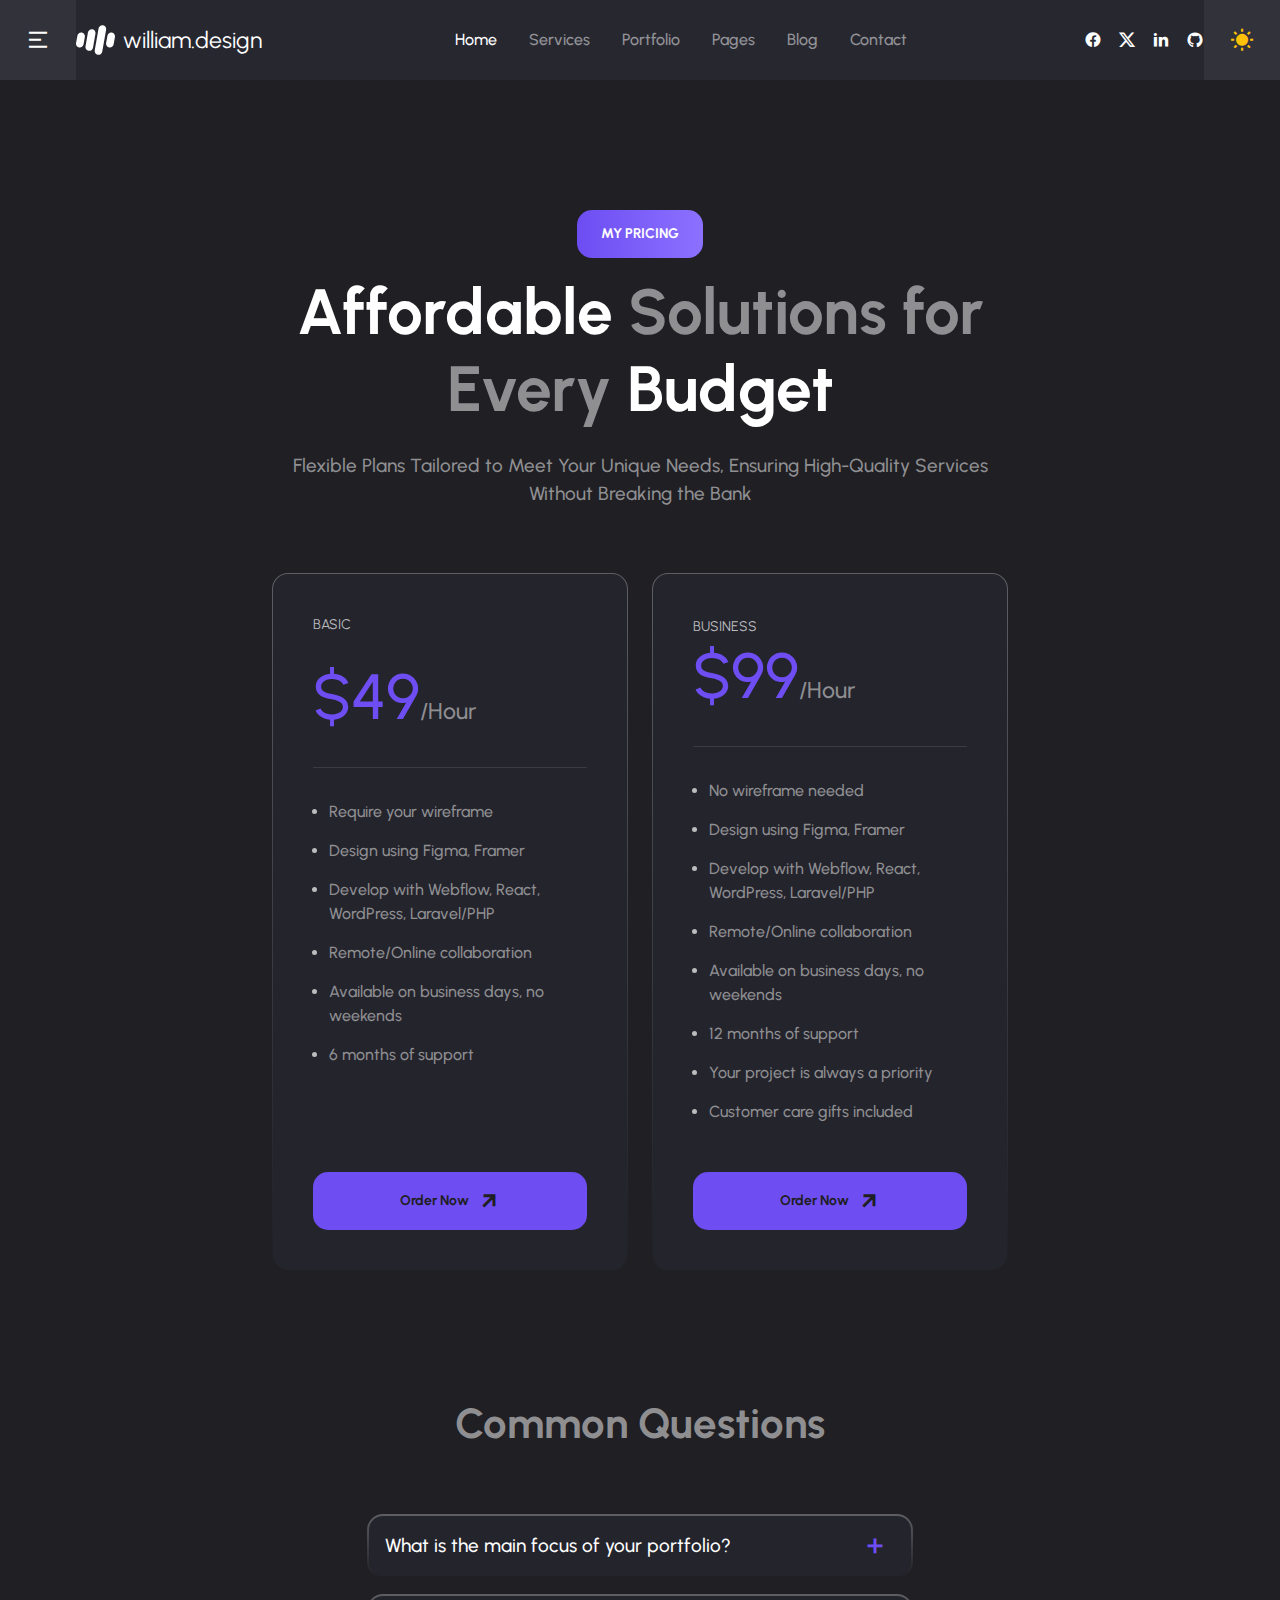
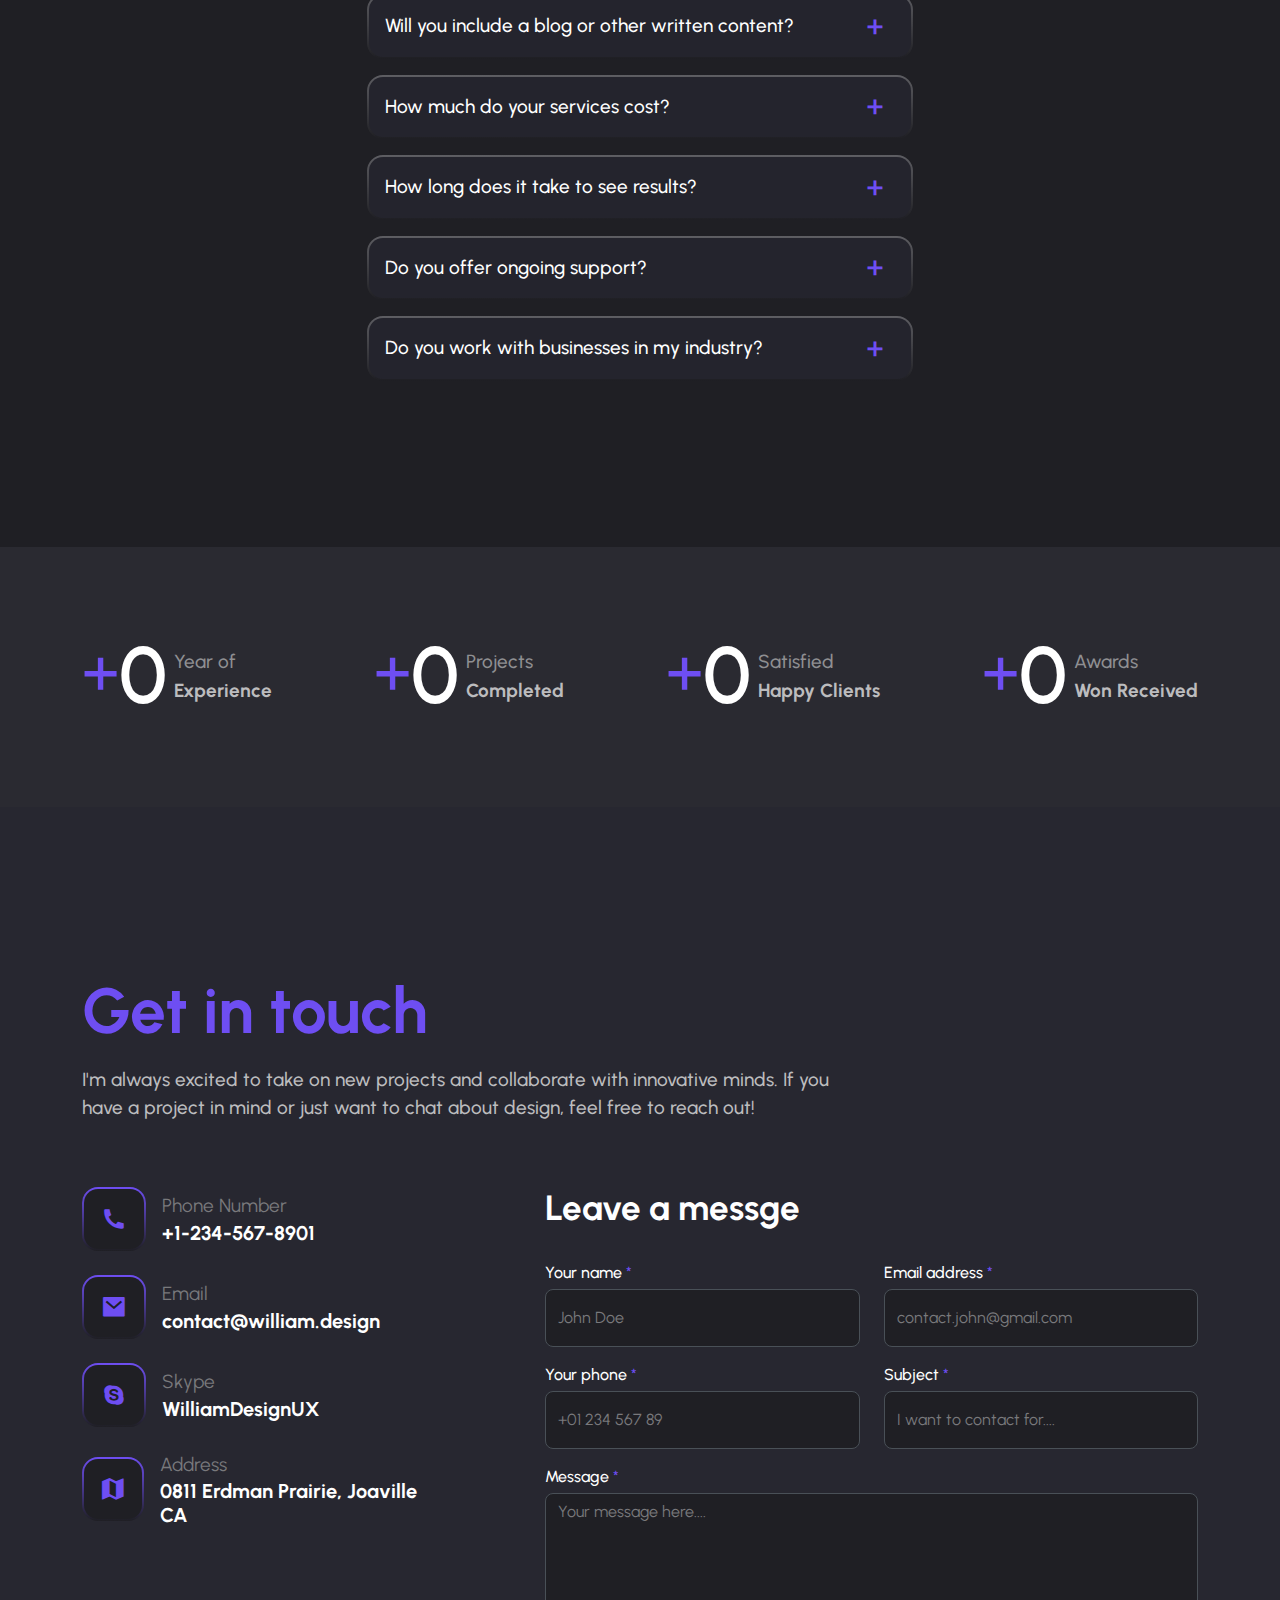
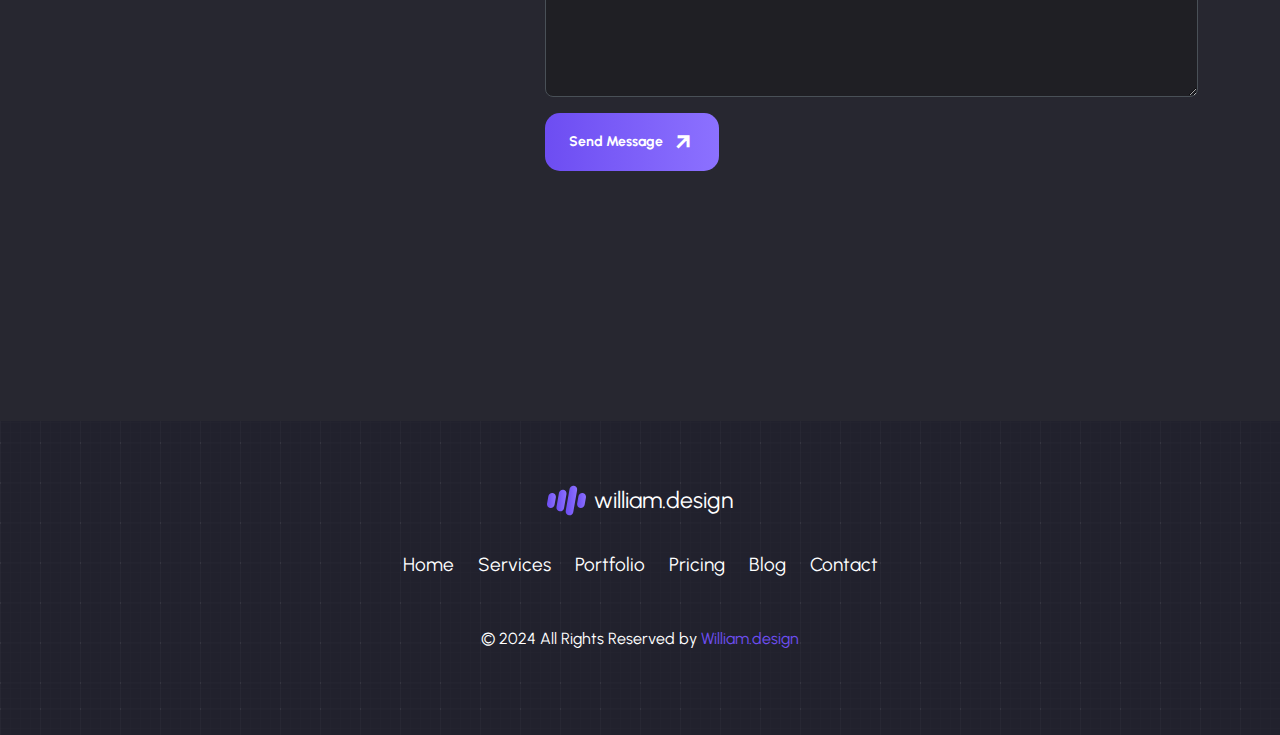
==== pricing.html @ feea3c9a "Initial commit" ====
<!doctype html>
<html lang="en" data-bs-theme="dark">
    <head>
        <meta charset="UTF-8" />
<meta name="viewport" content="width=device-width, initial-scale=1.0" />
<meta http-equiv="x-ua-compatible" content="ie=edge" />
<title>William - Pricing</title>
<script src="assets/js/vendors/color-modes.js"></script>
<!-- Favicon icon-->
<link rel="shortcut icon" type="image/x-icon" href="assets/imgs/template/favicon-gradient.svg" />
<!-- Libs CSS -->
<link rel="stylesheet" href="assets/css/vendors/bootstrap.min.css" />
<link rel="stylesheet" href="assets/css/vendors/swiper-bundle.min.css" />
<link rel="stylesheet" href="assets/css/vendors/aos.css" />
<link rel="stylesheet" href="assets/css/vendors/odometer.css" />
<link rel="stylesheet" href="assets/css/vendors/carouselTicker.css" />
<link rel="stylesheet" href="assets/css/vendors/magnific-popup.css" />
<link rel="stylesheet" href="assets/fonts/remixicon/remixicon.css" />
<link rel="stylesheet" href="assets/fonts/satoshi/satoshi.css" />
<!-- Fonts -->
<link rel="preconnect" href="https://fonts.googleapis.com" />
<link rel="preconnect" href="https://fonts.gstatic.com" crossorigin />
<link href="https://fonts.googleapis.com/css2?family=DM+Mono:wght@300;400;500&family=Playfair+Display:wght@400..900&family=Urbanist:wght@100..900&display=swap" rel="stylesheet" />
<!-- Main CSS -->
<link rel="stylesheet" href="assets/css/main.css" />

    </head>

    <body>
        <!-- prettier-ignore -->
        <!--Preloader-->
<div id="preloader">
    <div class="loader-cover">
        <div class="loader-container">
            <div class="loader-icon"></div>
        </div>
    </div>
</div>
<!--Preloader-end -->

        <!-- Navbar -->
<header>
    <nav class="navbar navbar-expand-lg navbar-light w-100 flex-nowrap z-999 p-0">
        <a href="#" class="navbar-menu p-4 text-center square-100 menu-tigger icon_80 icon-shape d-none d-md-flex" data-bs-target=".offCanvas__info" aria-controls="offCanvas__info">
            <i class="ri-menu-2-line"></i>
        </a>
        <div class="container py-3 px-0">
            <a class="navbar-brand d-flex main-logo align-items-center ms-lg-0 ms-md-5 ms-3" href="index.html">
                <img src="assets/imgs/template/favicon.svg" alt="zelio" />
                <span class="fs-4 ms-2">william.design</span>
            </a>
            <div class="d-none d-lg-flex"><div class="main-menu">
    <ul class="navbar-nav me-auto mb-2 mb-lg-0">
        <li class="nav-item has-children">
            <a class="nav-link active" href="#">Home</a>
            <ul class="sub-menu">
                <li><a href="index.html">Landing page</a></li>
                <li><a href="index-1.html">Home 1 - Designer</a></li>
                <li><a href="index-2.html">Home 2 - Developer</a></li>
                <li><a href="index-3.html">Home 3 - Author</a></li>
            </ul>
        </li>

        <li class="nav-item">
            <a class="nav-link" href="services.html">Services</a>
        </li>
        <li class="nav-item">
            <a class="nav-link" href="work.html">Portfolio</a>
        </li>

        <li class="nav-item  has-children">
            <a class="nav-link" href="#">Pages</a>
            <ul class="sub-menu">
                <li><a href="pricing.html">Pricing</a></li>
                <li><a href="coming-soon.html">Coming Soon</a></li>
                <li><a href="404.html">404</a></li>
            </ul>
        </li>

        <li class="nav-item">
            <a class="nav-link" href="blog-list.html">Blog</a>
        </li>
        <li class="nav-item">
            <a class="nav-link" href="#contact">Contact</a>
        </li>
    </ul>
</div>
</div>
            <div class="navbar-social d-flex align-items-center pe-5 pe-lg-0 me-5 me-lg-0">
                <div class="d-md-flex d-none gap-3">
                    <a href="http://facebook.com">
                        <i class="ri-facebook-circle-fill fs-18"></i>
                    </a>
                    <a href="http://twitter.com">
                        <i class="ri-twitter-x-fill fs-18"></i>
                    </a>
                    <a href="http://linkedin.com">
                        <i class="ri-linkedin-fill fs-18"></i>
                    </a>
                    <a href="http://github.com">
                        <i class="ri-github-fill fs-18"></i>
                    </a>
                </div>
                <div class="burger-icon burger-icon-white border rounded-3">
                    <span class="burger-icon-top"></span>
                    <span class="burger-icon-mid"></span>
                    <span class="burger-icon-bottom"></span>
                </div>
            </div>
        </div>
        <div class="dark-light-switcher pe-10 pe-lg-0 pe-0 ps-md-5 ps-0 ps-lg-4 pe-lg-4 d-flex justify-content-center align-items-center icon_80 @@classList">
    <i class="ri-sun-fill text-warning"></i>
    <i class="ri-contrast-2-line text-white"></i>
</div>

    </nav>
    <!-- offCanvas-menu -->
<div class="offCanvas__info">
    <div class="offCanvas__close-icon menu-close">
        <button><i class="ri-close-line"></i></button>
    </div>
    <div class="offCanvas__logo mb-5"><h3 class="mb-0">Get in touch</h3></div>
    <div class="offCanvas__side-info mb-30">
        <div class="contact-list mb-30">
            <p class="fs-6 fw-medium text-200 mb-5">I'm always excited to take on new projects and collaborate with innovative minds.</p>
            <div class="mb-3">
                <span class="text-400 fs-5">Phone Number</span>
                <p class="mb-0">+1-234-567-8901</p>
            </div>
            <div class="mb-3">
                <span class="text-400 fs-5">Email</span>
                <p class="mb-0">contact@william.design</p>
            </div>
            <div class="mb-3">
                <span class="text-400 fs-5">Skype</span>
                <p class="mb-0">WilliamDesignUX</p>
            </div>
            <div class="mb-3">
                <span class="text-400 fs-5">Address</span>
                <p class="mb-0">0811 Erdman Prairie Road, Joaville, California 90210</p>
            </div>
        </div>

        <div class="contact-list">
            <p class="text-400 fs-5 mb-2">Social</p>
            <div class="d-md-flex d-none gap-3">
                <a href="http://facebook.com">
                    <i class="ri-facebook-circle-fill fs-18"></i>
                </a>
                <a href="http://twitter.com">
                    <i class="ri-twitter-x-fill fs-18"></i>
                </a>
                <a href="http://linkedin.com">
                    <i class="ri-linkedin-fill fs-18"></i>
                </a>
                <a href="http://github.com">
                    <i class="ri-github-fill fs-18"></i>
                </a>
            </div>
        </div>
    </div>
</div>
<div class="offCanvas__overly"></div>
 <div class="mobile-header-active mobile-header-wrapper-style perfect-scrollbar button-bg-2">
    <div class="mobile-header-wrapper-inner">
        <div class="mobile-header-logo">
            <a class="d-flex main-logo align-items-center d-inline-flex" href="index.html">
                <img src="assets/imgs/footer-1/logo.svg" alt="zelio" />
                <span class="fs-4 ms-2 text-dark">william.design</span>
            </a>
            <div class="burger-icon burger-icon-white border rounded-3">
                <span class="burger-icon-top"></span>
                <span class="burger-icon-mid"></span>
                <span class="burger-icon-bottom"></span>
            </div>
        </div>
        <div class="mobile-header-content-area">
            <div class="perfect-scroll">
                <div class="mobile-menu-wrap mobile-header-border">
                    <nav>
                        <ul class="mobile-menu font-heading ps-0">
                            <li class="nav-item has-children">
                                <a class="nav-link active" href="#">Home</a>
                                <ul class="sub-menu">
                                    <li><a href="index.html">Landing page</a></li>
                                    <li><a href="index-1.html">Home 1 - Designer</a></li>
                                    <li><a href="index-2.html">Home 2 - Developer</a></li>
                                    <li><a href="index-3.html">Home 3 - Author</a></li>
                                </ul>
                            </li>

                            <li class="nav-item">
                                <a class="nav-link" href="services.html">Services</a>
                            </li>
                            <li class="nav-item">
                                <a class="nav-link" href="work.html">Portfolio</a>
                            </li>

                            <li class="nav-item">
                                <a class="nav-link" href="pricing.html">Pricing</a>
                            </li>

                            <li class="nav-item">
                                <a class="nav-link" href="blog-list.html">Blog</a>
                            </li>
                            <li class="nav-item">
                                <a class="nav-link" href="#contact">Contact</a>
                            </li>
                        </ul>
                    </nav>
                </div>
            </div>
        </div>
    </div>
</div>

</header>

        <main>
            <!-- prettier-ignore -->
            <!-- Pricing 1 -->
<section class="section-pricing-1 pt-130 pb-150">
    <div class="container">
        <div class="row">
            <div class="col-lg-8 mx-lg-auto mb-8">
                <div class="text-center">
                    <div class="btn btn-gradient d-inline-block text-uppercase">My Pricing</div>
                    <h3 class="ds-3 mt-3 mb-4 text-dark">Affordable <span class="text-300">Solutions for Every</span> Budget</h3>
                    <p class="text-300 fs-5 mb-0">
                        Flexible Plans Tailored to Meet Your Unique Needs, Ensuring High-Quality Services <br />
                        Without Breaking the Bank
                    </p>
                </div>
                <div class="row mt-8 d-flex">
                    <div class="col-md-6">
                        <div class="card-pricing-1 p-6 rounded-4 h-100 d-flex flex-column">
                            <span class="text-uppercase fs-7">basic</span> <br />
                            <h3 class="ds-3 fw-medium text-primary mb-5">$49<span class="text-300 fs-4">/Hour</span></h3>
                            <ul class="ps-3 border-top border-600 pt-5 mb-auto">
                                <li>
                                    <p class="text-300">Require your wireframe</p>
                                </li>
                                <li>
                                    <p class="text-300">Design using Figma, Framer</p>
                                </li>
                                <li>
                                    <p class="text-300">Develop with Webflow, React, WordPress, Laravel/PHP</p>
                                </li>
                                <li>
                                    <p class="text-300">Remote/Online collaboration</p>
                                </li>
                                <li>
                                    <p class="text-300">Available on business days, no weekends</p>
                                </li>
                                <li>
                                    <p class="text-300">6 months of support</p>
                                </li>
                            </ul>
                            <a href="#" class="btn btn-primary mt-5 w-100 justify-content-center">
                                Order Now
                                <i class="ri-arrow-right-up-line"></i>
                            </a>
                        </div>
                    </div>
                    <div class="col-md-6">
                        <div class="card-pricing-1 p-6 rounded-4 align-self-stretch mt-md-0 mt-6">
                            <span class="text-uppercase fs-7">Business</span> <br />
                            <h3 class="ds-3 fw-medium text-primary mb-5">$99<span class="text-300 fs-4">/Hour</span></h3>
                            <ul class="ps-3 border-top border-600 pt-5">
                                <li>
                                    <p class="text-300">No wireframe needed</p>
                                </li>
                                <li>
                                    <p class="text-300">Design using Figma, Framer</p>
                                </li>
                                <li>
                                    <p class="text-300">Develop with Webflow, React, WordPress, Laravel/PHP</p>
                                </li>
                                <li>
                                    <p class="text-300">Remote/Online collaboration</p>
                                </li>
                                <li>
                                    <p class="text-300">Available on business days, no weekends</p>
                                </li>
                                <li>
                                    <p class="text-300">12 months of support</p>
                                </li>
                                <li>
                                    <p class="text-300">Your project is always a priority</p>
                                </li>
                                <li>
                                    <p class="text-300">Customer care gifts included</p>
                                </li>
                            </ul>
                            <a href="#" class="btn btn-primary mt-5 w-100 justify-content-center">
                                Order Now
                                <i class="ri-arrow-right-up-line"></i>
                            </a>
                        </div>
                    </div>
                </div>
            </div>
        </div>
        <div class="row mt-8">
            <div class="col-lg-6  mx-md-auto text-center">
                <h2 class="text-300 mb-8">Common Questions</h2>
                <div class="accordion">
                    <div class="mb-3 card border-2 rounded-4">
                        <div class="card-header p-0 border-0">
                            <a class="p-3 collapsed text-900 fw-bold d-flex align-items-center" data-bs-toggle="collapse" href="#collapseSevent">
                                <p class="fs-5 mb-0 text-dark">What is the main focus of your portfolio?</p>
                                <span class="ms-auto arrow me-2 icon-shape">
                                    <i class="ri-add-line"></i>
                                </span>
                            </a>
                        </div>
                        <div id="collapseSevent" class="collapse" data-bs-parent=".accordion">
                            <p class="px-4 pt-0 text-start card-body">You may also realize cost savings from your energy efficient choices in your custom home. Federal tax credits for some green materials can allow you to deduct as much.</p>
                        </div>
                    </div>
                    <div class="mb-3 card border-2 rounded-4">
                        <div class="card-header p-0 border-0">
                            <a class="p-3 collapsed text-900 fw-bold d-flex align-items-center" data-bs-toggle="collapse" href="#collapseEight">
                                <p class="fs-5 mb-0 text-dark">Will you include a blog or other written content?</p>
                                <span class="ms-auto arrow me-2 icon-shape">
                                    <i class="ri-add-line"></i>
                                </span>
                            </a>
                        </div>
                        <div id="collapseEight" class="collapse" data-bs-parent=".accordion">
                            <p class="px-4 pt-0 text-start card-body">You may also realize cost savings from your energy efficient choices in your custom home. Federal tax credits for some green materials can allow you to deduct as much.</p>
                        </div>
                    </div>
                    <div class="mb-3 card border-2 rounded-4">
                        <div class="card-header p-0 border-0">
                            <a class="p-3 collapsed text-900 fw-bold d-flex align-items-center" data-bs-toggle="collapse" href="#collapseNine">
                                <p class="fs-5 mb-0 text-dark">How much do your services cost?</p>
                                <span class="ms-auto arrow me-2 icon-shape">
                                    <i class="ri-add-line"></i>
                                </span>
                            </a>
                        </div>
                        <div id="collapseNine" class="collapse" data-bs-parent=".accordion">
                            <p class="px-4 pt-0 text-start card-body">You may also realize cost savings from your energy efficient choices in your custom home. Federal tax credits for some green materials can allow you to deduct as much.</p>
                        </div>
                    </div>
                    <div class="mb-3 card border-2 rounded-4">
                        <div class="card-header p-0 border-0">
                            <a class="p-3 collapsed text-900 fw-bold d-flex align-items-center" data-bs-toggle="collapse" href="#collapseTen">
                                <p class="fs-5 mb-0 text-dark">How long does it take to see results?</p>
                                <span class="ms-auto arrow me-2 icon-shape">
                                    <i class="ri-add-line"></i>
                                </span>
                            </a>
                        </div>
                        <div id="collapseTen" class="collapse" data-bs-parent=".accordion">
                            <p class="px-4 pt-0 text-start card-body">You may also realize cost savings from your energy efficient choices in your custom home. Federal tax credits for some green materials can allow you to deduct as much.</p>
                        </div>
                    </div>
                    <div class="mb-3 card border-2 rounded-4">
                        <div class="card-header p-0 border-0">
                            <a class="p-3 collapsed text-900 fw-bold d-flex align-items-center" data-bs-toggle="collapse" href="#collapseEleven">
                                <p class="fs-5 mb-0 text-dark">Do you offer ongoing support?</p>
                                <span class="ms-auto arrow me-2 icon-shape">
                                    <i class="ri-add-line"></i>
                                </span>
                            </a>
                        </div>
                        <div id="collapseEleven" class="collapse" data-bs-parent=".accordion">
                            <p class="px-4 pt-0 text-start card-body">You may also realize cost savings from your energy efficient choices in your custom home. Federal tax credits for some green materials can allow you to deduct as much.</p>
                        </div>
                    </div>
                    <div class="mb-3 card border-2 rounded-4">
                        <div class="card-header p-0 border-0">
                            <a class="p-3 collapsed text-900 fw-bold d-flex align-items-center" data-bs-toggle="collapse" href="#collapseTwelve">
                                <p class="fs-5 mb-0 text-dark">Do you work with businesses in my industry?</p>
                                <span class="ms-auto arrow me-2 icon-shape">
                                    <i class="ri-add-line"></i>
                                </span>
                            </a>
                        </div>
                        <div id="collapseTwelve" class="collapse" data-bs-parent=".accordion">
                            <p class="px-4 pt-0 text-start card-body">You may also realize cost savings from your energy efficient choices in your custom home. Federal tax credits for some green materials can allow you to deduct as much.</p>
                        </div>
                    </div>
                </div>
            </div>
        </div>
    </div>
</section>

            <!--Static 1-->
<div class="section-static-1 position-relative overflow-hidden z-0 py-8 bg-6">
    <div class="container">
        <div class="inner">
            <div class="row align-items-center justify-content-between">
                <div class="col-lg-auto col-md-6">
                    <div class="counter-item-cover counter-item">
                        <div class="content text-center mx-auto d-flex align-items-center">
                            <span class="ds-3 count text-primary fw-medium my-0">+<span class="odometer ds-1 text-dark fw-semibold" data-count="12"></span></span>
                            <div class="text-start ms-2">
                                <p class="fs-5 mb-0 text-300">Year of</p>
                                <p class="fs-5 mb-0 fw-bold">Experience</p>
                            </div>
                        </div>
                    </div>
                </div>
                <div class="col-lg-auto col-md-6">
                    <div class="counter-item-cover counter-item">
                        <div class="content text-center mx-auto d-flex align-items-center">
                            <span class="ds-3 count text-primary fw-medium my-0">+<span class="odometer ds-1 text-dark fw-semibold" data-count="250"></span></span>
                            <div class="text-start ms-2">
                                <p class="fs-5 mb-0 text-300">Projects</p>
                                <p class="fs-5 mb-0 fw-bold">Completed</p>
                            </div>
                        </div>
                    </div>
                </div>
                <div class="col-lg-auto col-md-6">
                    <div class="counter-item-cover counter-item">
                        <div class="content text-center mx-auto d-flex align-items-center">
                            <span class="ds-3 count text-primary fw-medium my-0">+<span class="odometer ds-1 text-dark fw-semibold" data-count="680"></span></span>
                            <div class="text-start ms-2">
                                <p class="fs-5 mb-0 text-300">Satisfied</p>
                                <p class="fs-5 mb-0 fw-bold">Happy Clients</p>
                            </div>
                        </div>
                    </div>
                </div>
                <div class="col-lg-auto col-md-6">
                    <div class="counter-item-cover counter-item">
                        <div class="content text-center mx-auto d-flex align-items-center">
                            <span class="ds-3 count text-primary fw-medium my-0">+<span class="odometer ds-1 text-dark fw-semibold" data-count="18"></span></span>
                            <div class="text-start ms-2">
                                <p class="fs-5 mb-0 text-300">Awards</p>
                                <p class="fs-5 mb-0 fw-bold">Won Received</p>
                            </div>
                        </div>
                    </div>
                </div>
            </div>
        </div>
    </div>
</div>

            <!-- Contact 1-->
<section id="contact" class="section-contact-1 bg-900 position-relative pt-150 pb-lg-250 pb-150 overflow-hidden">
    <div class="container position-relative z-1">
        <h3 class="ds-3 mt-3 mb-3 text-primary">Get in touch</h3>
        <span class="fs-5 fw-medium text-200">
            I'm always excited to take on new projects and collaborate with innovative minds. If you
            <br />
            have a project in mind or just want to chat about design, feel free to reach out!
        </span>
        <div class="row mt-8">
            <div class="col-lg-4 d-flex flex-column">
                <div class="d-flex align-items-center mb-4 position-relative d-inline-flex">
                    <div class="bg-white icon-flip position-relative icon-shape icon-xxl border-linear-2 border-2 rounded-4">
                        <i class="ri-phone-fill text-primary fs-26"></i>
                    </div>
                    <div class="ps-3">
                        <span class="text-400 fs-5">Phone Number</span>
                        <h6 class="mb-0">+1-234-567-8901</h6>
                    </div>
                    <a href="tel:+1-234-567-8901" class="position-absolute top-0 start-0 w-100 h-100"></a>
                </div>
                <div class="d-flex align-items-center mb-4 position-relative d-inline-flex">
                    <div class="bg-white icon-flip position-relative icon-shape icon-xxl border-linear-2 border-2 rounded-4">
                        <i class="ri-mail-fill text-primary fs-26"></i>
                    </div>
                    <div class="ps-3">
                        <span class="text-400 fs-5">Email</span>
                        <h6 class="mb-0">contact@william.design</h6>
                    </div>
                    <a href="mailto:someone@example.com" class="position-absolute top-0 start-0 w-100 h-100"></a>
                </div>
                <div class="d-flex align-items-center mb-4 position-relative d-inline-flex">
                    <div class="bg-white icon-flip position-relative icon-shape icon-xxl border-linear-2 border-2 rounded-4">
                        <i class="ri-skype-fill text-primary fs-26"></i>
                    </div>
                    <div class="ps-3">
                        <span class="text-400 fs-5">Skype</span>
                        <h6 class="mb-0">WilliamDesignUX</h6>
                    </div>
                    <a href="skype:SKYPENAME?add" class="position-absolute top-0 start-0 w-100 h-100"></a>
                </div>
                <div class="d-flex align-items-center mb-4 position-relative d-inline-flex">
                    <div class="bg-white icon-flip position-relative icon-shape icon-xxl border-linear-2 border-2 rounded-4">
                        <i class="ri-map-2-fill text-primary fs-26"></i>
                    </div>
                    <div class="ps-3">
                        <span class="text-400 fs-5">Address</span>
                        <h6 class="mb-0">0811 Erdman Prairie, Joaville CA</h6>
                    </div>
                    <a href="https://maps.google.com/maps?q=1st+avenue,New+York" class="position-absolute top-0 start-0 w-100 h-100"></a>
                </div>
            </div>
            <div class="col-lg-7 offset-lg-1 ps-lg-0 pt-5 pt-lg-0">
                <div class="position-relative">
                    <div class="position-relative z-2">
                        <h3>Leave a messge</h3>
                        <form action="#">
                            <div class="row mt-3">
                                <div class="col-md-6 ">
                                    <label class="mb-1 mt-3 text-dark" for="name">Your name <span class="text-primary">*</span></label>
                                    <input type="text" class="form-control border rounded-3" id="name" name="name" placeholder="John Doe" aria-label="username" />
                                </div>
                                <div class="col-md-6">
                                    <label class="mb-1 mt-3 text-dark" for="email">Email address <span class="text-primary">*</span></label>
                                    <input type="text" class="form-control border rounded-3" id="email" name="email" placeholder="contact.john@gmail.com" aria-label="email" />
                                </div>
                                <div class="col-md-6">
                                    <label class="mb-1 mt-3 text-dark" for="phone">Your phone <span class="text-primary">*</span></label>
                                    <input type="text" class="form-control border rounded-3" id="phone" name="phone" placeholder="+01 234 567 89" aria-label="phone" />
                                </div>
                                <div class="col-md-6">
                                    <label class="mb-1 mt-3 text-dark" for="subject">Subject <span class="text-primary">*</span></label>
                                    <input type="text" class="form-control border rounded-3" id="subject" name="subject" placeholder="I want to contact for...." aria-label="subject" />
                                </div>
                                <div class="col-12">
                                    <label class="mb-1 mt-3 text-dark" for="message">Message <span class="text-primary">*</span></label>
                                    <textarea class="form-control border rounded-3 pb-10" id="message" name="message" placeholder="Your message here...." aria-label="With textarea"></textarea>
                                </div>
                                <div class="col-12">
                                    <button type="submit" class="btn btn-gradient mt-3">
                                        Send Message
                                        <i class="ri-arrow-right-up-line"></i>
                                    </button>
                                </div>
                            </div>
                        </form>
                    </div>
                    <div class="z-0 bg-primary-dark rectangle-bg z-1 rounded-3"></div>
                </div>
            </div>
        </div>
    </div>
    <div class="scroll-move-right position-absolute bottom-0 start-50 translate-middle-x bg-900 overflow-hidden">
        <div class="wow img-custom-anim-top">
            <h3 class="stroke fs-280 text-lowercase text-900 mb-0 lh-1">william.design</h3>
        </div>
    </div>
</section>

        </main>
        <!-- prettier-ignore -->
        <!-- Footer -->
<footer>
    <div class="section-footer position-relative pt-60 pb-60 bg-secondary-1">
        <div class="container position-relative z-1">
            <div class="text-center">
                <a class="d-flex main-logo align-items-center d-inline-flex" href="index.html">
                    <img src="assets/imgs/footer-1/logo.svg" alt="zelio" />
                    <span class="fs-4 ms-2 text-white-keep">william.design</span>
                </a>
                <div class="navigation d-none d-md-flex align-items-center justify-content-center flex-wrap gap-4 my-4">
                    <a href="index.html" class="fs-5">
                        Home
                    </a>                   
                    <a href="services.html" class="fs-5">
                        Services
                    </a>
                    <a href="work.html" class="fs-5">
                        Portfolio
                    </a>
                    <a href="pricing.html" class="fs-5">
                        Pricing
                    </a>
                    <a href="blog-list.html" class="fs-5">
                        Blog
                    </a>
                    <a href="#contact" class="fs-5">
                        Contact
                    </a>
                </div>
            </div>
            <div class="row text-center py-4">
                <span class="fs-6 text-white-keep">© 2024 All Rights Reserved by <span><a href="#" class="text-primary">William.design</a></span>
            </div>
        </div>
        <div class="position-absolute top-0 start-0 w-100 h-100 z-0" data-background="assets/imgs/footer-1/background.png "></div>
    </div>
</footer>
        <!-- Scroll top -->
<div class="btn-scroll-top @@style">
    <svg class="progress-square svg-content" width="100%" height="100%" viewBox="0 0 40 40">
        <path d="M8 1H32C35.866 1 39 4.13401 39 8V32C39 35.866 35.866 39 32 39H8C4.13401 39 1 35.866 1 32V8C1 4.13401 4.13401 1 8 1Z" />
    </svg>
</div>

        <!-- Libs JS -->
<script src="assets/js/vendors/jquery-3.7.1.min.js"></script>
<script src="assets/js/vendors/bootstrap.bundle.min.js"></script>
<script src="assets/js/vendors/swiper-bundle.min.js"></script>
<script src="assets/js/vendors/aos.js"></script>
<script src="assets/js/vendors/wow.min.js"></script>
<script src="assets/js/vendors/smart-stick-nav.js"></script>
<script src="assets/js/vendors/jquery.magnific-popup.min.js"></script>
<script src="assets/js/vendors/gsap.min.js"></script>
<script src="assets/js/vendors/imagesloaded.pkgd.min.js"></script>
<script src="assets/js/vendors/isotope.pkgd.min.js"></script>
<script src="assets/js/vendors/ScrollTrigger.min.js"></script>
<script src="assets/js/vendors/jquery.carouselTicker.min.js"></script>
<script src="assets/js/vendors/jquery.odometer.min.js"></script>
<script src="assets/js/vendors/jquery.appear.js"></script>
<script src="assets/js/vendors/gsap-custom.js"></script>
<script src="assets/js/imageRevealHover.js"></script>
<script src="assets/js/vendors/aat.min.js"></script>
<!-- Theme JS -->
<script src="assets/js/main.js"></script>

    </body>
</html>
---- assets/css/vendors/odometer.css ----
.odometer.odometer-auto-theme,
.odometer.odometer-theme-default {
    display: inline-block;
    vertical-align: middle;
    *vertical-align: auto;
    *zoom: 1;
    *display: inline;
    position: relative;
}
.odometer.odometer-auto-theme .odometer-digit,
.odometer.odometer-theme-default .odometer-digit {
    display: inline-block;
    vertical-align: middle;
    *vertical-align: auto;
    *zoom: 1;
    *display: inline;
    position: relative;
}
.odometer.odometer-auto-theme .odometer-digit .odometer-digit-spacer,
.odometer.odometer-theme-default .odometer-digit .odometer-digit-spacer {
    display: inline-block;
    vertical-align: middle;
    *vertical-align: auto;
    *zoom: 1;
    *display: inline;
    visibility: hidden;
}
.odometer.odometer-auto-theme .odometer-digit .odometer-digit-inner,
.odometer.odometer-theme-default .odometer-digit .odometer-digit-inner {
    text-align: left;
    display: block;
    position: absolute;
    top: 0;
    left: 0;
    right: 0;
    bottom: 0;
    overflow: hidden;
}
.odometer.odometer-auto-theme .odometer-digit .odometer-ribbon,
.odometer.odometer-theme-default .odometer-digit .odometer-ribbon {
    display: block;
}
.odometer.odometer-auto-theme .odometer-digit .odometer-ribbon-inner,
.odometer.odometer-theme-default .odometer-digit .odometer-ribbon-inner {
    display: block;
    -webkit-backface-visibility: hidden;
    backface-visibility: hidden;
}
.odometer.odometer-auto-theme .odometer-digit .odometer-value,
.odometer.odometer-theme-default .odometer-digit .odometer-value {
    display: block;
    -webkit-transform: translateZ(0);
    transform: translateZ(0);
}
.odometer.odometer-auto-theme .odometer-digit .odometer-value.odometer-last-value,
.odometer.odometer-theme-default .odometer-digit .odometer-value.odometer-last-value {
    position: absolute;
}
.odometer.odometer-auto-theme.odometer-animating-up .odometer-ribbon-inner,
.odometer.odometer-theme-default.odometer-animating-up .odometer-ribbon-inner {
    -webkit-transition: -webkit-transform 2s;
    -moz-transition: -moz-transform 2s;
    -ms-transition: -ms-transform 2s;
    -o-transition: -o-transform 2s;
    transition: transform 2s;
}
.odometer.odometer-auto-theme.odometer-animating-up.odometer-animating .odometer-ribbon-inner,
.odometer.odometer-theme-default.odometer-animating-up.odometer-animating .odometer-ribbon-inner {
    -webkit-transform: translateY(-100%);
    -moz-transform: translateY(-100%);
    -ms-transform: translateY(-100%);
    -o-transform: translateY(-100%);
    transform: translateY(-100%);
}
.odometer.odometer-auto-theme.odometer-animating-down .odometer-ribbon-inner,
.odometer.odometer-theme-default.odometer-animating-down .odometer-ribbon-inner {
    -webkit-transform: translateY(-100%);
    -moz-transform: translateY(-100%);
    -ms-transform: translateY(-100%);
    -o-transform: translateY(-100%);
    transform: translateY(-100%);
}
.odometer.odometer-auto-theme.odometer-animating-down.odometer-animating .odometer-ribbon-inner,
.odometer.odometer-theme-default.odometer-animating-down.odometer-animating .odometer-ribbon-inner {
    -webkit-transition: -webkit-transform 2s;
    -moz-transition: -moz-transform 2s;
    -ms-transition: -ms-transform 2s;
    -o-transition: -o-transform 2s;
    transition: transform 2s;
    -webkit-transform: translateY(0);
    -moz-transform: translateY(0);
    -ms-transform: translateY(0);
    -o-transform: translateY(0);
    transform: translateY(0);
}
.odometer.odometer-auto-theme .odometer-value,
.odometer.odometer-theme-default .odometer-value {
    text-align: center;
}
.odometer-formatting-mark {
    display: none;
}
---- assets/css/vendors/carouselTicker.css ----
/**
 * CSS style for carouselTicker
 **/
.carouselTicker__list {
    margin: 10px 0;
    padding: 0;
    list-style-type: none;
    overflow: hidden;
}
.carouselTicker__item {
    margin: 0 50px;
    float: left;
    text-align: center;
}
/**
 * CSS style for vertical direction
 **/
.carouselTicker_vertical .carouselTicker__list {
    margin: 0;
}
.carouselTicker_vertical .carouselTicker__item {
    margin: 0 0 5px 0;
    line-height: 60px;
    text-align: center;
}
#carouselTicker .carouselTicker__item,
#carouselTicker-destructor-example .carouselTicker__item,
#carouselTicker-buttons-controls-example .carouselTicker__item {
    width: auto;
    height: auto;
    line-height: normal;
}
.carouselTicker__item img {
    vertical-align: top;
}
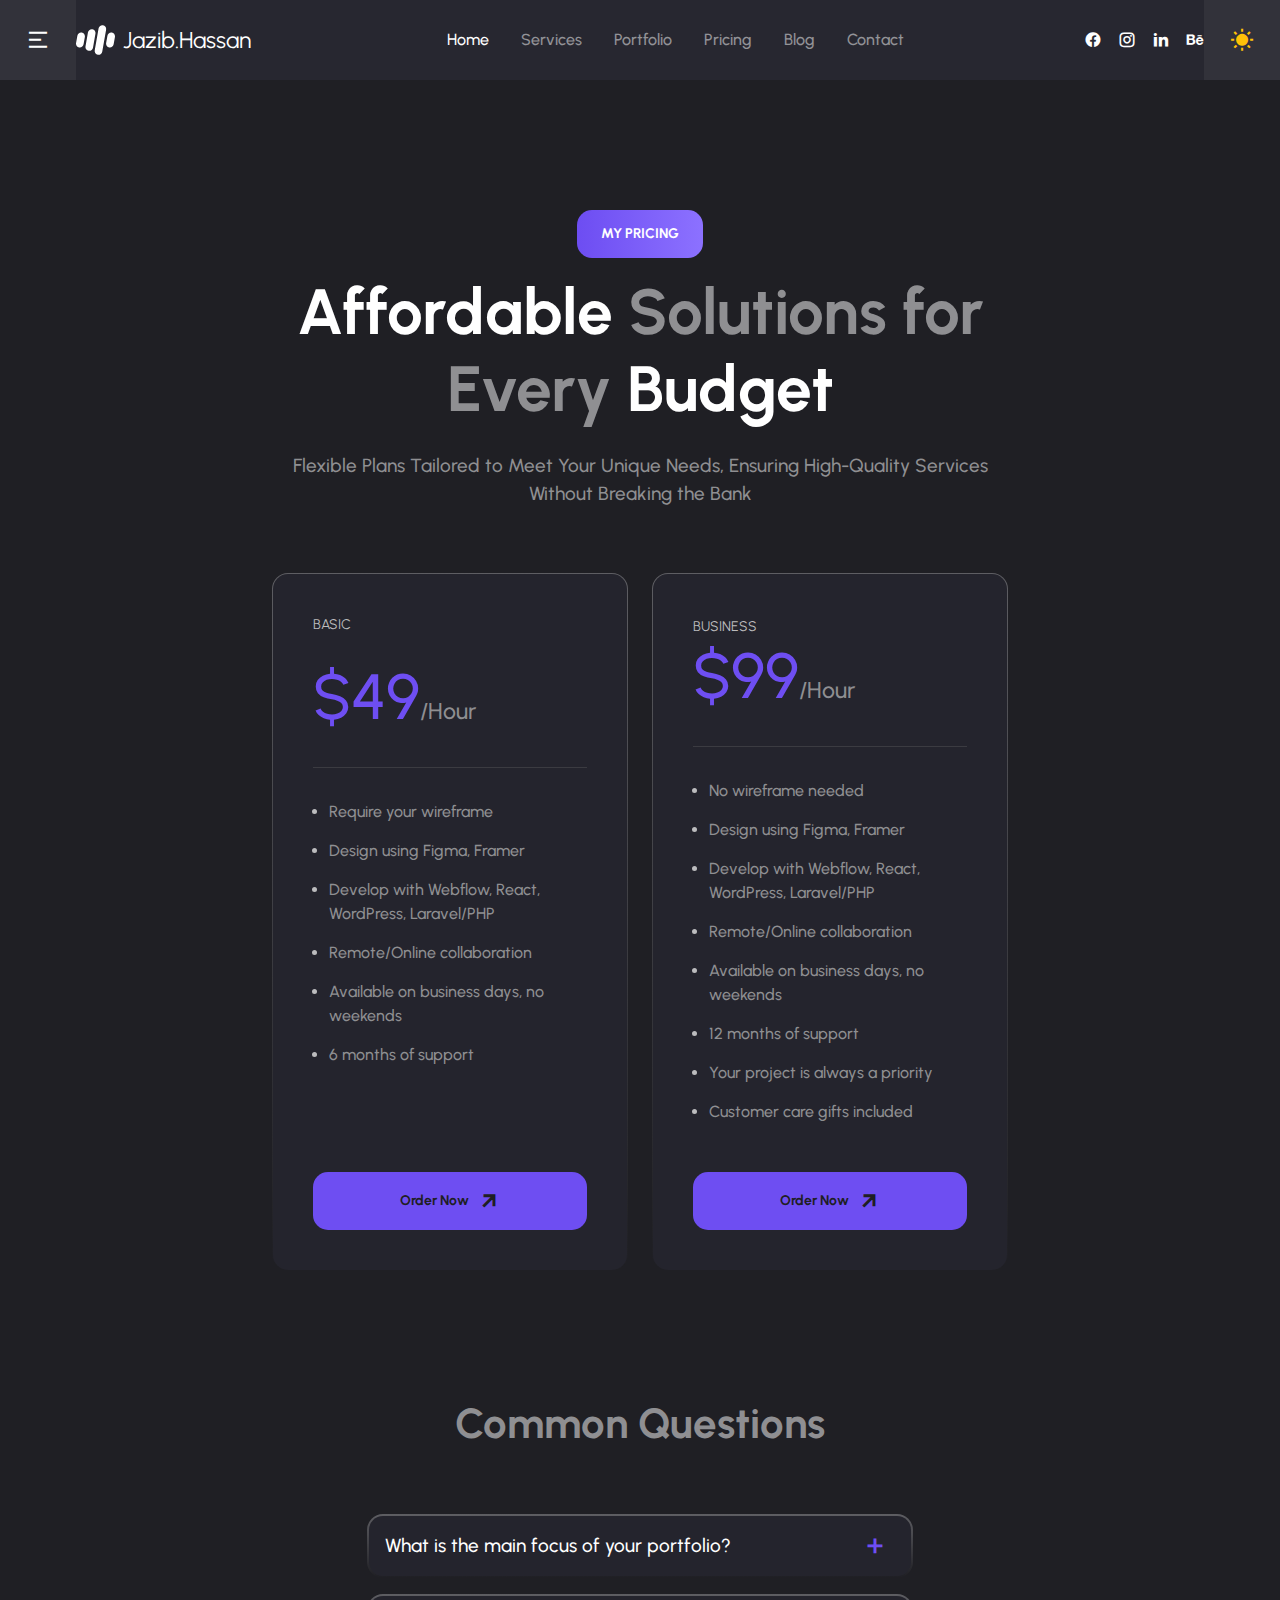
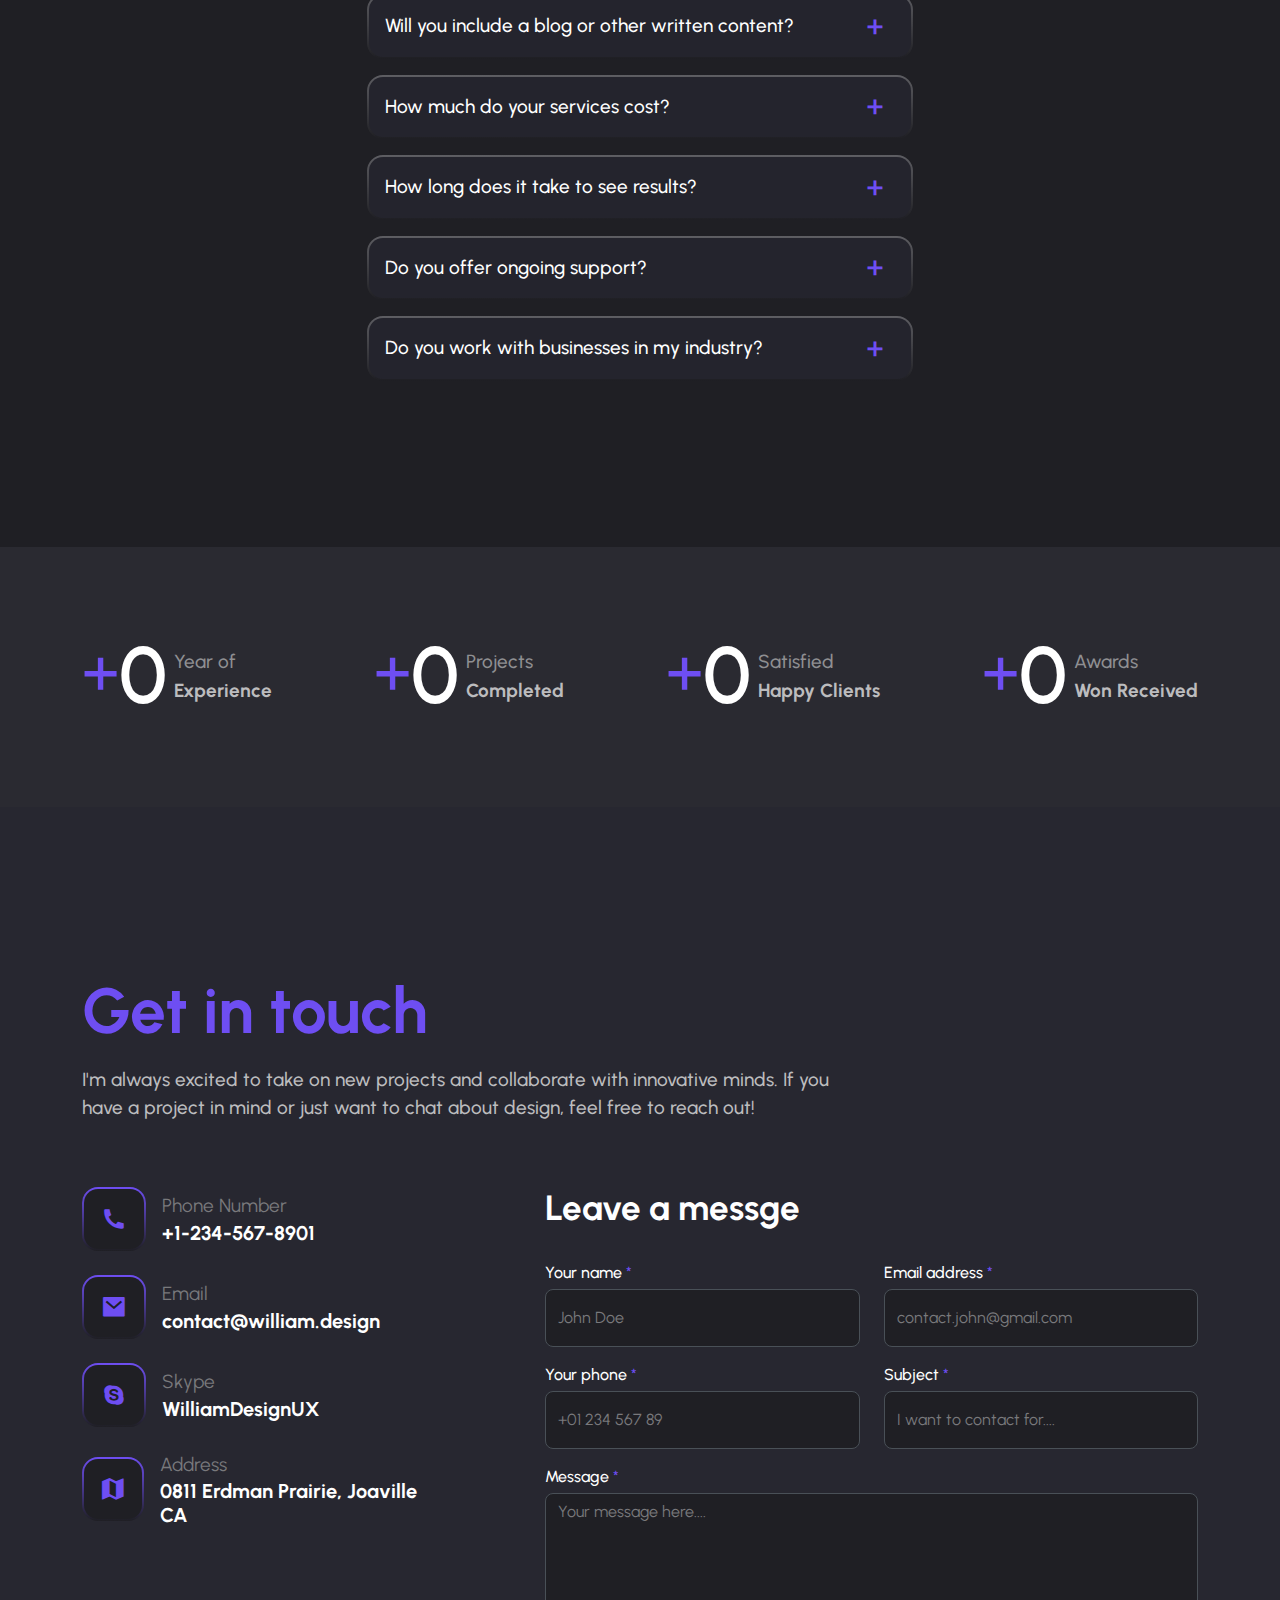
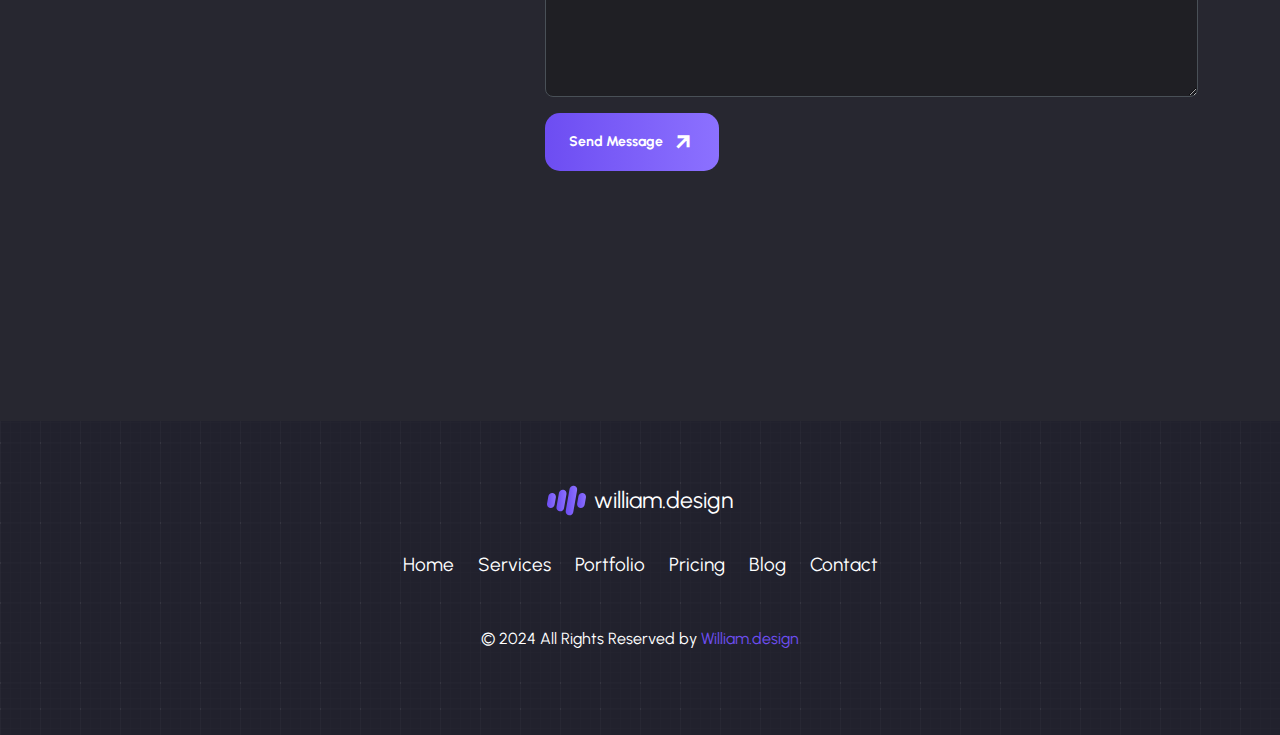
==== commit 92c71d7d: "change in pricing.html and blog-list.html" ====
--- a/pricing.html
+++ b/pricing.html
@@ -39,182 +39,184 @@
 <!--Preloader-end -->
 
         <!-- Navbar -->
-<header>
-    <nav class="navbar navbar-expand-lg navbar-light w-100 flex-nowrap z-999 p-0">
-        <a href="#" class="navbar-menu p-4 text-center square-100 menu-tigger icon_80 icon-shape d-none d-md-flex" data-bs-target=".offCanvas__info" aria-controls="offCanvas__info">
-            <i class="ri-menu-2-line"></i>
-        </a>
-        <div class="container py-3 px-0">
-            <a class="navbar-brand d-flex main-logo align-items-center ms-lg-0 ms-md-5 ms-3" href="index.html">
-                <img src="assets/imgs/template/favicon.svg" alt="zelio" />
-                <span class="fs-4 ms-2">william.design</span>
-            </a>
-            <div class="d-none d-lg-flex"><div class="main-menu">
-    <ul class="navbar-nav me-auto mb-2 mb-lg-0">
-        <li class="nav-item has-children">
-            <a class="nav-link active" href="#">Home</a>
-            <ul class="sub-menu">
-                <li><a href="index.html">Landing page</a></li>
-                <li><a href="index-1.html">Home 1 - Designer</a></li>
-                <li><a href="index-2.html">Home 2 - Developer</a></li>
-                <li><a href="index-3.html">Home 3 - Author</a></li>
-            </ul>
-        </li>
-
-        <li class="nav-item">
-            <a class="nav-link" href="services.html">Services</a>
-        </li>
-        <li class="nav-item">
-            <a class="nav-link" href="work.html">Portfolio</a>
-        </li>
-
-        <li class="nav-item  has-children">
-            <a class="nav-link" href="#">Pages</a>
-            <ul class="sub-menu">
-                <li><a href="pricing.html">Pricing</a></li>
-                <li><a href="coming-soon.html">Coming Soon</a></li>
-                <li><a href="404.html">404</a></li>
-            </ul>
-        </li>
-
-        <li class="nav-item">
-            <a class="nav-link" href="blog-list.html">Blog</a>
-        </li>
-        <li class="nav-item">
-            <a class="nav-link" href="#contact">Contact</a>
-        </li>
-    </ul>
-</div>
-</div>
-            <div class="navbar-social d-flex align-items-center pe-5 pe-lg-0 me-5 me-lg-0">
-                <div class="d-md-flex d-none gap-3">
-                    <a href="http://facebook.com">
-                        <i class="ri-facebook-circle-fill fs-18"></i>
+        <header>
+            <nav class="navbar navbar-expand-lg navbar-light w-100 flex-nowrap z-999 p-0">
+                <a href="#" class="navbar-menu p-4 text-center square-100 menu-tigger icon_80 icon-shape d-none d-md-flex"
+                    data-bs-target=".offCanvas__info" aria-controls="offCanvas__info">
+                    <i class="ri-menu-2-line"></i>
+                </a>
+                <div class="container py-3 px-0">
+                    <a class="navbar-brand d-flex main-logo align-items-center ms-lg-0 ms-md-5 ms-3" href="index.html">
+                        <img src="assets/imgs/template/favicon.svg" alt="zelio" />
+                        <span class="fs-4 ms-2">Jazib.Hassan</span>
                     </a>
-                    <a href="http://twitter.com">
-                        <i class="ri-twitter-x-fill fs-18"></i>
-                    </a>
-                    <a href="http://linkedin.com">
-                        <i class="ri-linkedin-fill fs-18"></i>
-                    </a>
-                    <a href="http://github.com">
-                        <i class="ri-github-fill fs-18"></i>
-                    </a>
-                </div>
-                <div class="burger-icon burger-icon-white border rounded-3">
-                    <span class="burger-icon-top"></span>
-                    <span class="burger-icon-mid"></span>
-                    <span class="burger-icon-bottom"></span>
-                </div>
-            </div>
-        </div>
-        <div class="dark-light-switcher pe-10 pe-lg-0 pe-0 ps-md-5 ps-0 ps-lg-4 pe-lg-4 d-flex justify-content-center align-items-center icon_80 @@classList">
-    <i class="ri-sun-fill text-warning"></i>
-    <i class="ri-contrast-2-line text-white"></i>
-</div>
-
-    </nav>
-    <!-- offCanvas-menu -->
-<div class="offCanvas__info">
-    <div class="offCanvas__close-icon menu-close">
-        <button><i class="ri-close-line"></i></button>
-    </div>
-    <div class="offCanvas__logo mb-5"><h3 class="mb-0">Get in touch</h3></div>
-    <div class="offCanvas__side-info mb-30">
-        <div class="contact-list mb-30">
-            <p class="fs-6 fw-medium text-200 mb-5">I'm always excited to take on new projects and collaborate with innovative minds.</p>
-            <div class="mb-3">
-                <span class="text-400 fs-5">Phone Number</span>
-                <p class="mb-0">+1-234-567-8901</p>
-            </div>
-            <div class="mb-3">
-                <span class="text-400 fs-5">Email</span>
-                <p class="mb-0">contact@william.design</p>
-            </div>
-            <div class="mb-3">
-                <span class="text-400 fs-5">Skype</span>
-                <p class="mb-0">WilliamDesignUX</p>
-            </div>
-            <div class="mb-3">
-                <span class="text-400 fs-5">Address</span>
-                <p class="mb-0">0811 Erdman Prairie Road, Joaville, California 90210</p>
-            </div>
-        </div>
-
-        <div class="contact-list">
-            <p class="text-400 fs-5 mb-2">Social</p>
-            <div class="d-md-flex d-none gap-3">
-                <a href="http://facebook.com">
-                    <i class="ri-facebook-circle-fill fs-18"></i>
-                </a>
-                <a href="http://twitter.com">
-                    <i class="ri-twitter-x-fill fs-18"></i>
-                </a>
-                <a href="http://linkedin.com">
-                    <i class="ri-linkedin-fill fs-18"></i>
-                </a>
-                <a href="http://github.com">
-                    <i class="ri-github-fill fs-18"></i>
-                </a>
-            </div>
-        </div>
-    </div>
-</div>
-<div class="offCanvas__overly"></div>
- <div class="mobile-header-active mobile-header-wrapper-style perfect-scrollbar button-bg-2">
-    <div class="mobile-header-wrapper-inner">
-        <div class="mobile-header-logo">
-            <a class="d-flex main-logo align-items-center d-inline-flex" href="index.html">
-                <img src="assets/imgs/footer-1/logo.svg" alt="zelio" />
-                <span class="fs-4 ms-2 text-dark">william.design</span>
-            </a>
-            <div class="burger-icon burger-icon-white border rounded-3">
-                <span class="burger-icon-top"></span>
-                <span class="burger-icon-mid"></span>
-                <span class="burger-icon-bottom"></span>
-            </div>
-        </div>
-        <div class="mobile-header-content-area">
-            <div class="perfect-scroll">
-                <div class="mobile-menu-wrap mobile-header-border">
-                    <nav>
-                        <ul class="mobile-menu font-heading ps-0">
-                            <li class="nav-item has-children">
-                                <a class="nav-link active" href="#">Home</a>
-                                <ul class="sub-menu">
-                                    <li><a href="index.html">Landing page</a></li>
-                                    <li><a href="index-1.html">Home 1 - Designer</a></li>
-                                    <li><a href="index-2.html">Home 2 - Developer</a></li>
-                                    <li><a href="index-3.html">Home 3 - Author</a></li>
-                                </ul>
-                            </li>
-
-                            <li class="nav-item">
-                                <a class="nav-link" href="services.html">Services</a>
-                            </li>
-                            <li class="nav-item">
-                                <a class="nav-link" href="work.html">Portfolio</a>
-                            </li>
-
-                            <li class="nav-item">
-                                <a class="nav-link" href="pricing.html">Pricing</a>
-                            </li>
-
-                            <li class="nav-item">
-                                <a class="nav-link" href="blog-list.html">Blog</a>
-                            </li>
-                            <li class="nav-item">
-                                <a class="nav-link" href="#contact">Contact</a>
-                            </li>
-                        </ul>
-                    </nav>
-                </div>
-            </div>
-        </div>
-    </div>
-</div>
-
-</header>
+                    <div class="d-none d-lg-flex">
+                        <div class="main-menu">
+                            <ul class="navbar-nav me-auto mb-2 mb-lg-0">
+                                <li class="nav-item has-children">
+                                    <a class="nav-link active" href="index.html">Home</a>
+                                    <!-- <ul class="sub-menu">
+                    <li><a href="index.html">Landing page</a></li>
+                    <li><a href="index-1.html">Home 1 - Designer</a></li>
+                    <li><a href="index-2.html">Home 2 - Developer</a></li>
+                    <li><a href="index-3.html">Home 3 - Author</a></li>
+                </ul> -->
+                                </li>
+    
+                                <li class="nav-item">
+                                    <a class="nav-link" href="services.html">Services</a>
+                                </li>
+                                <li class="nav-item">
+                                    <a class="nav-link" href="work.html">Portfolio</a>
+                                </li>
+    
+                                <li class="nav-item  has-children">
+                                    <a class="nav-link" href="pricing.html">Pricing</a>
+    
+                                </li>
+    
+                                <li class="nav-item">
+                                    <a class="nav-link" href="blog-list.html">Blog</a>
+                                </li>
+                                <li class="nav-item">
+                                    <a class="nav-link" href="#contact">Contact</a>
+                                </li>
+                            </ul>
+                        </div>
+                    </div>
+                    <div class="navbar-social d-flex align-items-center pe-5 pe-lg-0 me-5 me-lg-0">
+                        <div class="d-md-flex d-none gap-3">
+                            <a href="https://www.facebook.com/designsbyjazib">
+                                <i class="ri-facebook-circle-fill fs-18"></i>
+                            </a>
+                            <a href="https://www.instagram.com/designsbyjazib/">
+                                <i class="ri-instagram-line fs-18"></i>
+                            </a>
+                            <a href="https://www.linkedin.com/in/jazibhassan">
+                                <i class="ri-linkedin-fill fs-18"></i>
+                            </a>
+                            <a href="ttps://www.behance.net/jazibhassan-designer">
+                                <i class="ri-behance-fill fs-18"></i>
+                            </a>
+                        </div>
+                        <div class="burger-icon burger-icon-white border rounded-3">
+                            <span class="burger-icon-top"></span>
+                            <span class="burger-icon-mid"></span>
+                            <span class="burger-icon-bottom"></span>
+                        </div>
+                    </div>
+                </div>
+                <div
+                    class="dark-light-switcher pe-10 pe-lg-0 pe-0 ps-md-5 ps-0 ps-lg-4 pe-lg-4 d-flex justify-content-center align-items-center icon_80 @@classList">
+                    <i class="ri-sun-fill text-warning"></i>
+                    <i class="ri-contrast-2-line text-white"></i>
+                </div>
+    
+            </nav>
+            <!-- offCanvas-menu -->
+            <div class="offCanvas__info">
+                <div class="offCanvas__close-icon menu-close">
+                    <button><i class="ri-close-line"></i></button>
+                </div>
+                <div class="offCanvas__logo mb-5">
+                    <h3 class="mb-0">Get in touch</h3>
+                </div>
+                <div class="offCanvas__side-info mb-30">
+                    <div class="contact-list mb-30">
+                        <p class="fs-6 fw-medium text-200 mb-5">I'm always excited to take on new projects and collaborate
+                            with innovative minds.</p>
+                        <div class="mb-3">
+                            <span class="text-400 fs-5">Phone Number</span>
+                            <p class="mb-0">+92-300-133-9140</p>
+                        </div>
+                        <div class="mb-3">
+                            <span class="text-400 fs-5">Email</span>
+                            <p class="mb-0">info@jazibhassan.com</p>
+                        </div>
+                        <div class="mb-3">
+                            <span class="text-400 fs-5">Skype</span>
+                            <p class="mb-0">live:3486fd7a7b86e818</p>
+                        </div>
+                        <div class="mb-3">
+                            <span class="text-400 fs-5">Address</span>
+                            <p class="mb-0">Lahore, Pakistan</p>
+                        </div>
+                    </div>
+    
+                    <div class="contact-list">
+                        <p class="text-400 fs-5 mb-2">Social</p>
+                        <div class="d-md-flex d-none gap-3">
+                            <a href="https://www.facebook.com/designsbyjazib">
+                                <i class="ri-facebook-circle-fill fs-18"></i>
+                            </a>
+                            <a href="https://www.instagram.com/designsbyjazib/">
+                                <i class="ri-instagram-line fs-18"></i>
+                            </a>
+                            <a href="https://www.linkedin.com/in/jazibhassan">
+                                <i class="ri-linkedin-fill fs-18"></i>
+                            </a>
+                            <a href="ttps://www.behance.net/jazibhassan-designer">
+                                <i class="ri-behance-fill fs-18"></i>
+                            </a>
+                        </div>
+                    </div>
+                </div>
+            </div>
+            <div class="offCanvas__overly"></div>
+            <div class="mobile-header-active mobile-header-wrapper-style perfect-scrollbar button-bg-2">
+                <div class="mobile-header-wrapper-inner">
+                    <div class="mobile-header-logo">
+                        <a class="d-flex main-logo align-items-center d-inline-flex" href="index.html">
+                            <img src="assets/imgs/footer-1/logo.svg" alt="zelio" />
+                            <span class="fs-4 ms-2 text-dark">Jazib.hassan</span>
+                        </a>
+                        <div class="burger-icon burger-icon-white border rounded-3">
+                            <span class="burger-icon-top"></span>
+                            <span class="burger-icon-mid"></span>
+                            <span class="burger-icon-bottom"></span>
+                        </div>
+                    </div>
+                    <div class="mobile-header-content-area">
+                        <div class="perfect-scroll">
+                            <div class="mobile-menu-wrap mobile-header-border">
+                                <nav>
+                                    <ul class="mobile-menu font-heading ps-0">
+                                        <li class="nav-item has-children">
+                                            <a class="nav-link active" href="index.html">Home</a>
+                                            <!-- <ul class="sub-menu">
+                                        <li><a href="index.html">Landing page</a></li>
+                                        <li><a href="index-1.html">Home 1 - Designer</a></li>
+                                        <li><a href="index-2.html">Home 2 - Developer</a></li>
+                                        <li><a href="index-3.html">Home 3 - Author</a></li>
+                                    </ul> -->
+                                        </li>
+    
+                                        <li class="nav-item">
+                                            <a class="nav-link" href="services.html">Services</a>
+                                        </li>
+                                        <li class="nav-item">
+                                            <a class="nav-link" href="work.html">Portfolio</a>
+                                        </li>
+    
+                                        <li class="nav-item">
+                                            <a class="nav-link" href="pricing.html">Pricing</a>
+                                        </li>
+    
+                                        <li class="nav-item">
+                                            <a class="nav-link" href="blog-list.html">Blog</a>
+                                        </li>
+                                        <li class="nav-item">
+                                            <a class="nav-link" href="#contact">Contact</a>
+                                        </li>
+                                    </ul>
+                                </nav>
+                            </div>
+                        </div>
+                    </div>
+                </div>
+            </div>
+    
+        </header>
 
         <main>
             <!-- prettier-ignore -->
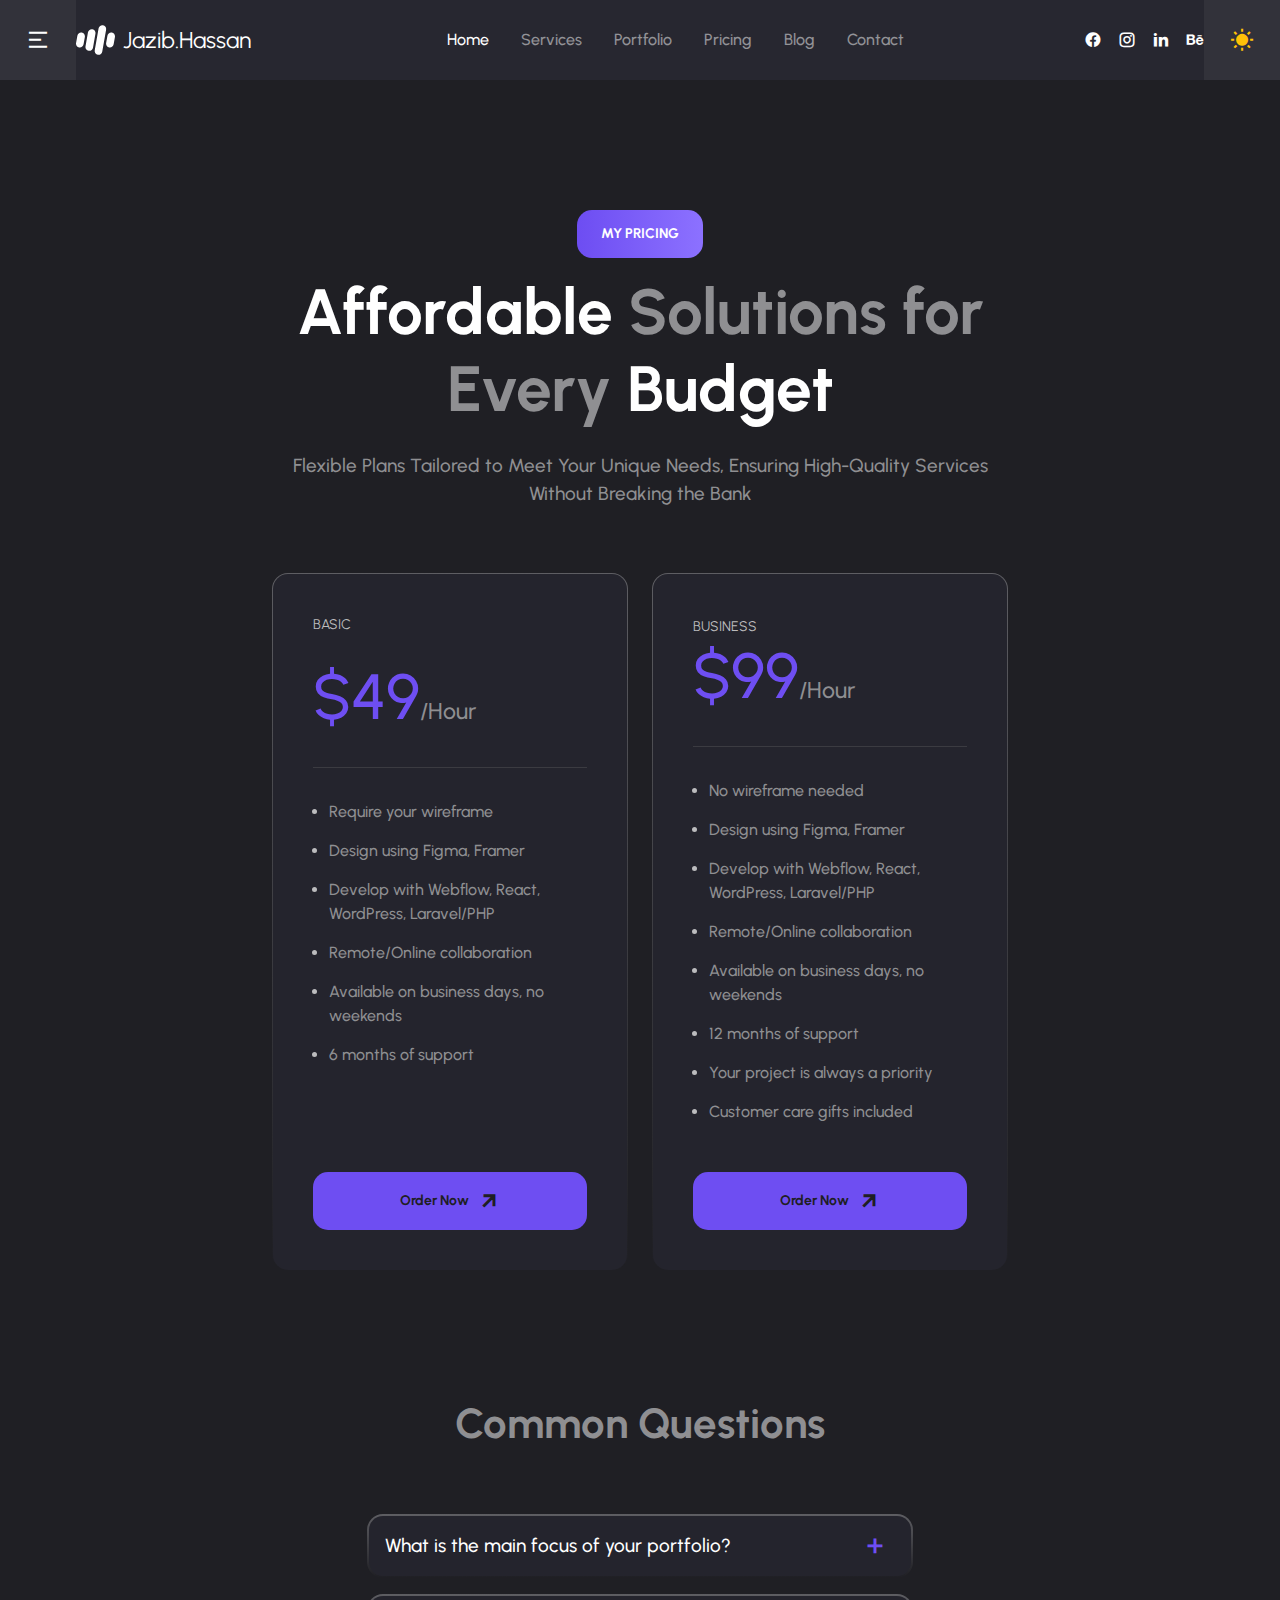
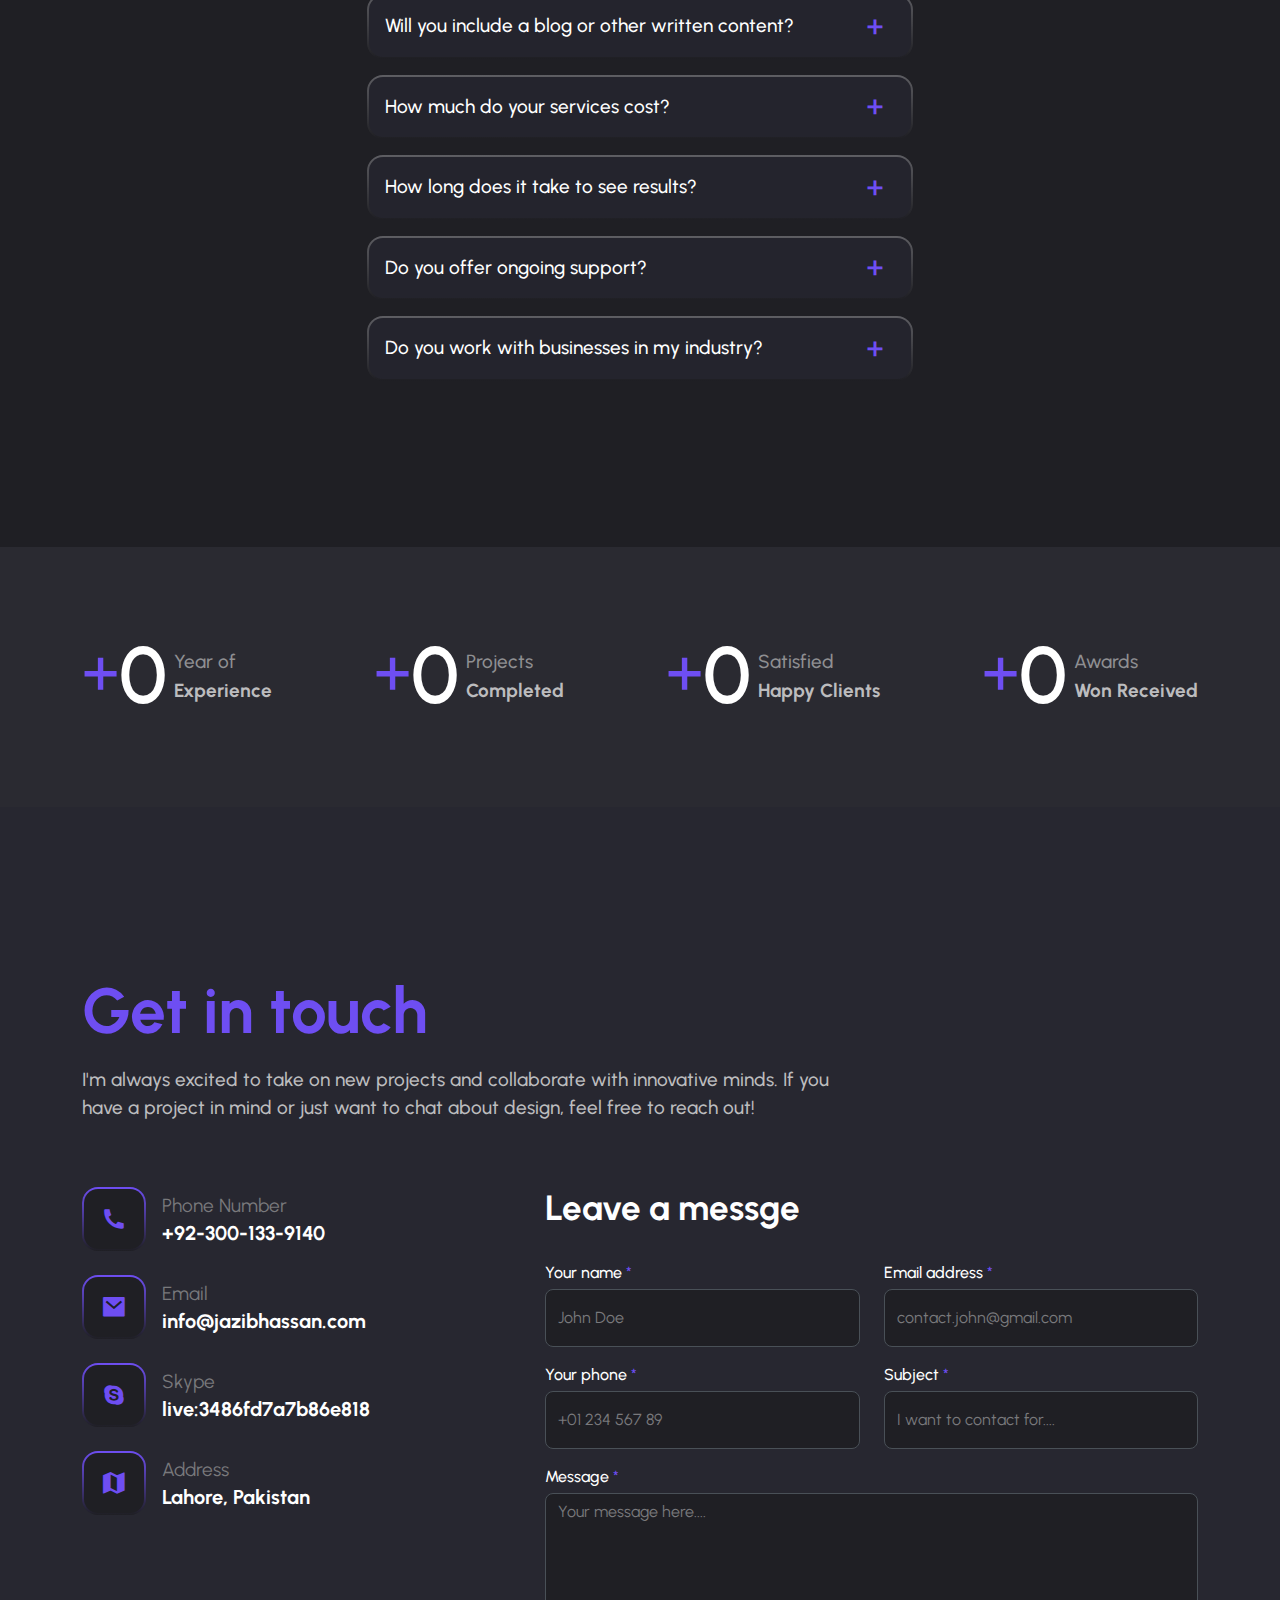
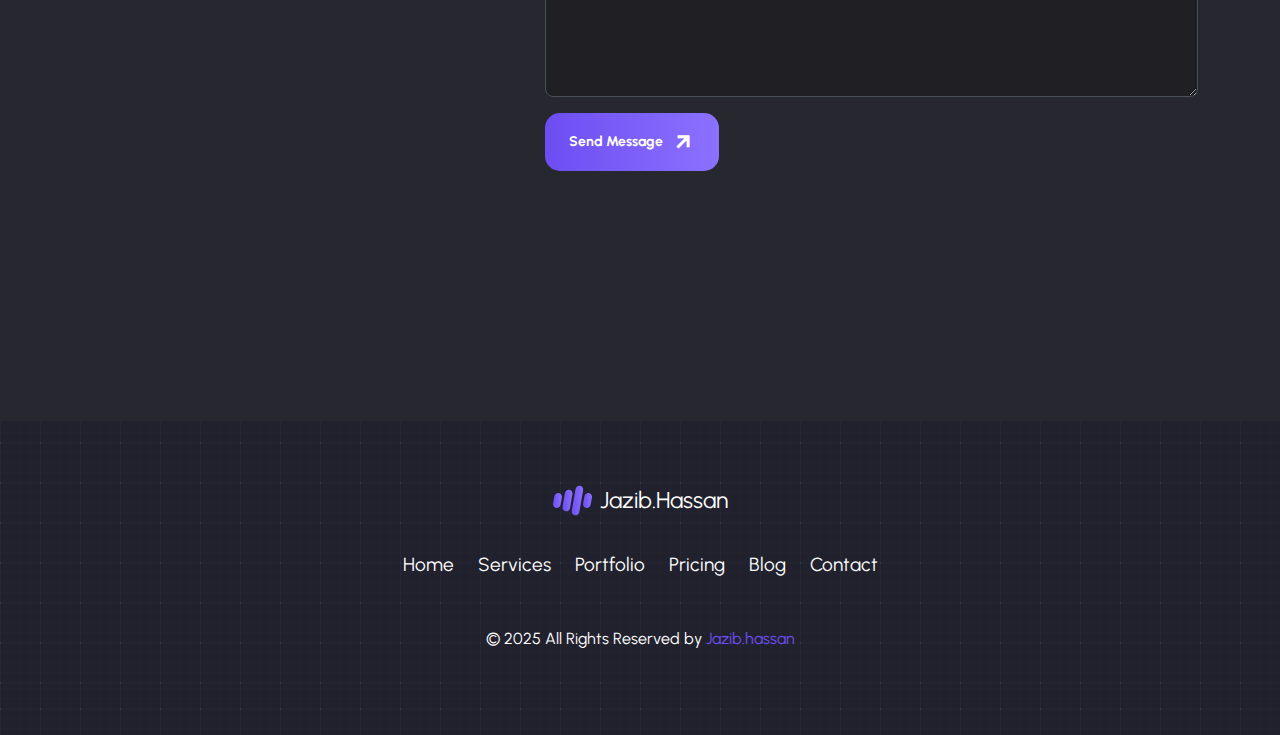
==== commit cae240ca: "change in pricing.html and blog-list.html" ====
--- a/pricing.html
+++ b/pricing.html
@@ -446,143 +446,166 @@
 </div>
 
             <!-- Contact 1-->
-<section id="contact" class="section-contact-1 bg-900 position-relative pt-150 pb-lg-250 pb-150 overflow-hidden">
-    <div class="container position-relative z-1">
-        <h3 class="ds-3 mt-3 mb-3 text-primary">Get in touch</h3>
-        <span class="fs-5 fw-medium text-200">
-            I'm always excited to take on new projects and collaborate with innovative minds. If you
-            <br />
-            have a project in mind or just want to chat about design, feel free to reach out!
-        </span>
-        <div class="row mt-8">
-            <div class="col-lg-4 d-flex flex-column">
-                <div class="d-flex align-items-center mb-4 position-relative d-inline-flex">
-                    <div class="bg-white icon-flip position-relative icon-shape icon-xxl border-linear-2 border-2 rounded-4">
-                        <i class="ri-phone-fill text-primary fs-26"></i>
-                    </div>
-                    <div class="ps-3">
-                        <span class="text-400 fs-5">Phone Number</span>
-                        <h6 class="mb-0">+1-234-567-8901</h6>
-                    </div>
-                    <a href="tel:+1-234-567-8901" class="position-absolute top-0 start-0 w-100 h-100"></a>
-                </div>
-                <div class="d-flex align-items-center mb-4 position-relative d-inline-flex">
-                    <div class="bg-white icon-flip position-relative icon-shape icon-xxl border-linear-2 border-2 rounded-4">
-                        <i class="ri-mail-fill text-primary fs-26"></i>
-                    </div>
-                    <div class="ps-3">
-                        <span class="text-400 fs-5">Email</span>
-                        <h6 class="mb-0">contact@william.design</h6>
-                    </div>
-                    <a href="mailto:someone@example.com" class="position-absolute top-0 start-0 w-100 h-100"></a>
-                </div>
-                <div class="d-flex align-items-center mb-4 position-relative d-inline-flex">
-                    <div class="bg-white icon-flip position-relative icon-shape icon-xxl border-linear-2 border-2 rounded-4">
-                        <i class="ri-skype-fill text-primary fs-26"></i>
-                    </div>
-                    <div class="ps-3">
-                        <span class="text-400 fs-5">Skype</span>
-                        <h6 class="mb-0">WilliamDesignUX</h6>
-                    </div>
-                    <a href="skype:SKYPENAME?add" class="position-absolute top-0 start-0 w-100 h-100"></a>
-                </div>
-                <div class="d-flex align-items-center mb-4 position-relative d-inline-flex">
-                    <div class="bg-white icon-flip position-relative icon-shape icon-xxl border-linear-2 border-2 rounded-4">
-                        <i class="ri-map-2-fill text-primary fs-26"></i>
-                    </div>
-                    <div class="ps-3">
-                        <span class="text-400 fs-5">Address</span>
-                        <h6 class="mb-0">0811 Erdman Prairie, Joaville CA</h6>
-                    </div>
-                    <a href="https://maps.google.com/maps?q=1st+avenue,New+York" class="position-absolute top-0 start-0 w-100 h-100"></a>
-                </div>
-            </div>
-            <div class="col-lg-7 offset-lg-1 ps-lg-0 pt-5 pt-lg-0">
-                <div class="position-relative">
-                    <div class="position-relative z-2">
-                        <h3>Leave a messge</h3>
-                        <form action="#">
-                            <div class="row mt-3">
-                                <div class="col-md-6 ">
-                                    <label class="mb-1 mt-3 text-dark" for="name">Your name <span class="text-primary">*</span></label>
-                                    <input type="text" class="form-control border rounded-3" id="name" name="name" placeholder="John Doe" aria-label="username" />
-                                </div>
-                                <div class="col-md-6">
-                                    <label class="mb-1 mt-3 text-dark" for="email">Email address <span class="text-primary">*</span></label>
-                                    <input type="text" class="form-control border rounded-3" id="email" name="email" placeholder="contact.john@gmail.com" aria-label="email" />
-                                </div>
-                                <div class="col-md-6">
-                                    <label class="mb-1 mt-3 text-dark" for="phone">Your phone <span class="text-primary">*</span></label>
-                                    <input type="text" class="form-control border rounded-3" id="phone" name="phone" placeholder="+01 234 567 89" aria-label="phone" />
-                                </div>
-                                <div class="col-md-6">
-                                    <label class="mb-1 mt-3 text-dark" for="subject">Subject <span class="text-primary">*</span></label>
-                                    <input type="text" class="form-control border rounded-3" id="subject" name="subject" placeholder="I want to contact for...." aria-label="subject" />
-                                </div>
-                                <div class="col-12">
-                                    <label class="mb-1 mt-3 text-dark" for="message">Message <span class="text-primary">*</span></label>
-                                    <textarea class="form-control border rounded-3 pb-10" id="message" name="message" placeholder="Your message here...." aria-label="With textarea"></textarea>
-                                </div>
-                                <div class="col-12">
-                                    <button type="submit" class="btn btn-gradient mt-3">
-                                        Send Message
-                                        <i class="ri-arrow-right-up-line"></i>
-                                    </button>
-                                </div>
-                            </div>
-                        </form>
-                    </div>
-                    <div class="z-0 bg-primary-dark rectangle-bg z-1 rounded-3"></div>
-                </div>
-            </div>
-        </div>
-    </div>
-    <div class="scroll-move-right position-absolute bottom-0 start-50 translate-middle-x bg-900 overflow-hidden">
-        <div class="wow img-custom-anim-top">
-            <h3 class="stroke fs-280 text-lowercase text-900 mb-0 lh-1">william.design</h3>
-        </div>
-    </div>
-</section>
+            <section id="contact"
+            class="section-contact-1 bg-900 position-relative pt-150 pb-lg-250 pb-150 overflow-hidden">
+            <div class="container position-relative z-1">
+                <h3 class="ds-3 mt-3 mb-3 text-primary">Get in touch</h3>
+                <span class="fs-5 fw-medium text-200">
+                    I'm always excited to take on new projects and collaborate with innovative minds. If you
+                    <br />
+                    have a project in mind or just want to chat about design, feel free to reach out!
+                </span>
+                <div class="row mt-8">
+                    <div class="col-lg-4 d-flex flex-column">
+                        <div class="d-flex align-items-center mb-4 position-relative d-inline-flex">
+                            <div
+                                class="bg-white icon-flip position-relative icon-shape icon-xxl border-linear-2 border-2 rounded-4">
+                                <i class="ri-phone-fill text-primary fs-26"></i>
+                            </div>
+                            <div class="ps-3">
+                                <span class="text-400 fs-5">Phone Number</span>
+                                <h6 class="mb-0">+92-300-133-9140</h6>
+                            </div>
+                            <a href="tel:+923001339140" class="position-absolute top-0 start-0 w-100 h-100"></a>
+                        </div>
+                        <div class="d-flex align-items-center mb-4 position-relative d-inline-flex">
+                            <div
+                                class="bg-white icon-flip position-relative icon-shape icon-xxl border-linear-2 border-2 rounded-4">
+                                <i class="ri-mail-fill text-primary fs-26"></i>
+                            </div>
+                            <div class="ps-3">
+                                <span class="text-400 fs-5">Email</span>
+                                <h6 class="mb-0">info@jazibhassan.com</h6>
+                            </div>
+                            <a href="mailto:info@jazibhassan.com"
+                                class="position-absolute top-0 start-0 w-100 h-100"></a>
+                        </div>
+                        <div class="d-flex align-items-center mb-4 position-relative d-inline-flex">
+                            <div
+                                class="bg-white icon-flip position-relative icon-shape icon-xxl border-linear-2 border-2 rounded-4">
+                                <i class="ri-skype-fill text-primary fs-26"></i>
+                            </div>
+                            <div class="ps-3">
+                                <span class="text-400 fs-5">Skype</span>
+                                <h6 class="mb-0">live:3486fd7a7b86e818</h6>
+                            </div>
+                            <a href="skype:SKYPENAME?add" class="position-absolute top-0 start-0 w-100 h-100"></a>
+                        </div>
+                        <div class="d-flex align-items-center mb-4 position-relative d-inline-flex">
+                            <div
+                                class="bg-white icon-flip position-relative icon-shape icon-xxl border-linear-2 border-2 rounded-4">
+                                <i class="ri-map-2-fill text-primary fs-26"></i>
+                            </div>
+                            <div class="ps-3">
+                                <span class="text-400 fs-5">Address</span>
+                                <h6 class="mb-0">Lahore, Pakistan</h6>
+                            </div>
+                            <a href="https://maps.google.com/maps?q=1st+avenue,New+York"
+                                class="position-absolute top-0 start-0 w-100 h-100"></a>
+                        </div>
+                    </div>
+                    <div class="col-lg-7 offset-lg-1 ps-lg-0 pt-5 pt-lg-0">
+                        <div class="position-relative">
+                            <div class="position-relative z-2">
+                                <h3>Leave a messge</h3>
+                                <form action="#">
+                                    <div class="row mt-3">
+                                        <div class="col-md-6 ">
+                                            <label class="mb-1 mt-3 text-dark" for="name">Your name <span
+                                                    class="text-primary">*</span></label>
+                                            <input type="text" class="form-control border rounded-3" id="name"
+                                                name="name" placeholder="John Doe" aria-label="username" />
+                                        </div>
+                                        <div class="col-md-6">
+                                            <label class="mb-1 mt-3 text-dark" for="email">Email address <span
+                                                    class="text-primary">*</span></label>
+                                            <input type="text" class="form-control border rounded-3" id="email"
+                                                name="email" placeholder="contact.john@gmail.com" aria-label="email" />
+                                        </div>
+                                        <div class="col-md-6">
+                                            <label class="mb-1 mt-3 text-dark" for="phone">Your phone <span
+                                                    class="text-primary">*</span></label>
+                                            <input type="text" class="form-control border rounded-3" id="phone"
+                                                name="phone" placeholder="+01 234 567 89" aria-label="phone" />
+                                        </div>
+                                        <div class="col-md-6">
+                                            <label class="mb-1 mt-3 text-dark" for="subject">Subject <span
+                                                    class="text-primary">*</span></label>
+                                            <input type="text" class="form-control border rounded-3" id="subject"
+                                                name="subject" placeholder="I want to contact for...."
+                                                aria-label="subject" />
+                                        </div>
+                                        <div class="col-12">
+                                            <label class="mb-1 mt-3 text-dark" for="message">Message <span
+                                                    class="text-primary">*</span></label>
+                                            <textarea class="form-control border rounded-3 pb-10" id="message"
+                                                name="message" placeholder="Your message here...."
+                                                aria-label="With textarea"></textarea>
+                                        </div>
+                                        <div class="col-12">
+                                            <button type="submit" class="btn btn-gradient mt-3">
+                                                Send Message
+                                                <i class="ri-arrow-right-up-line"></i>
+                                            </button>
+                                        </div>
+                                    </div>
+                                </form>
+                            </div>
+                            <div class="z-0 bg-primary-dark rectangle-bg z-1 rounded-3"></div>
+                        </div>
+                    </div>
+                </div>
+            </div>
+            <div
+                class="scroll-move-right position-absolute bottom-0 start-50 translate-middle-x bg-900 overflow-hidden">
+                <div class="wow img-custom-anim-top">
+                    <h3 class="stroke fs-290 text-capitalize text-900 mb-0 lh-1">Jazib.Hassan</h3>
+                </div>
+            </div>
+        </section>
 
         </main>
         <!-- prettier-ignore -->
         <!-- Footer -->
-<footer>
-    <div class="section-footer position-relative pt-60 pb-60 bg-secondary-1">
-        <div class="container position-relative z-1">
-            <div class="text-center">
-                <a class="d-flex main-logo align-items-center d-inline-flex" href="index.html">
-                    <img src="assets/imgs/footer-1/logo.svg" alt="zelio" />
-                    <span class="fs-4 ms-2 text-white-keep">william.design</span>
-                </a>
-                <div class="navigation d-none d-md-flex align-items-center justify-content-center flex-wrap gap-4 my-4">
-                    <a href="index.html" class="fs-5">
-                        Home
-                    </a>                   
-                    <a href="services.html" class="fs-5">
-                        Services
-                    </a>
-                    <a href="work.html" class="fs-5">
-                        Portfolio
-                    </a>
-                    <a href="pricing.html" class="fs-5">
-                        Pricing
-                    </a>
-                    <a href="blog-list.html" class="fs-5">
-                        Blog
-                    </a>
-                    <a href="#contact" class="fs-5">
-                        Contact
-                    </a>
-                </div>
-            </div>
-            <div class="row text-center py-4">
-                <span class="fs-6 text-white-keep">© 2024 All Rights Reserved by <span><a href="#" class="text-primary">William.design</a></span>
-            </div>
-        </div>
-        <div class="position-absolute top-0 start-0 w-100 h-100 z-0" data-background="assets/imgs/footer-1/background.png "></div>
-    </div>
-</footer>
+        <footer>
+            <div class="section-footer position-relative pt-60 pb-60 bg-secondary-1">
+                <div class="container position-relative z-1">
+                    <div class="text-center">
+                        <a class="d-flex main-logo align-items-center d-inline-flex" href="index.html">
+                            <img src="assets/imgs/footer-1/logo.svg" alt="zelio" />
+                            <span class="fs-4 ms-2 text-white-keep">Jazib.Hassan</span>
+                        </a>
+                        <div
+                            class="navigation d-none d-md-flex align-items-center justify-content-center flex-wrap gap-4 my-4">
+                            <a href="index.html" class="fs-5">
+                                Home
+                            </a>
+                            <a href="services.html" class="fs-5">
+                                Services
+                            </a>
+                            <a href="work.html" class="fs-5">
+                                Portfolio
+                            </a>
+                            <a href="pricing.html" class="fs-5">
+                                Pricing
+                            </a>
+                            <a href="blog-list.html" class="fs-5">
+                                Blog
+                            </a>
+                            <a href="#contact" class="fs-5">
+                                Contact
+                            </a>
+                        </div>
+                    </div>
+                    <div class="row text-center py-4">
+                        <span class="fs-6 text-white-keep">© 2025 All Rights Reserved by <span><a href="#"
+                                    class="text-primary">Jazib.hassan</a></span>
+                    </div>
+                </div>
+                <div class="position-absolute top-0 start-0 w-100 h-100 z-0"
+                    data-background="assets/imgs/footer-1/background.png "></div>
+            </div>
+        </footer>
         <!-- Scroll top -->
 <div class="btn-scroll-top @@style">
     <svg class="progress-square svg-content" width="100%" height="100%" viewBox="0 0 40 40">
